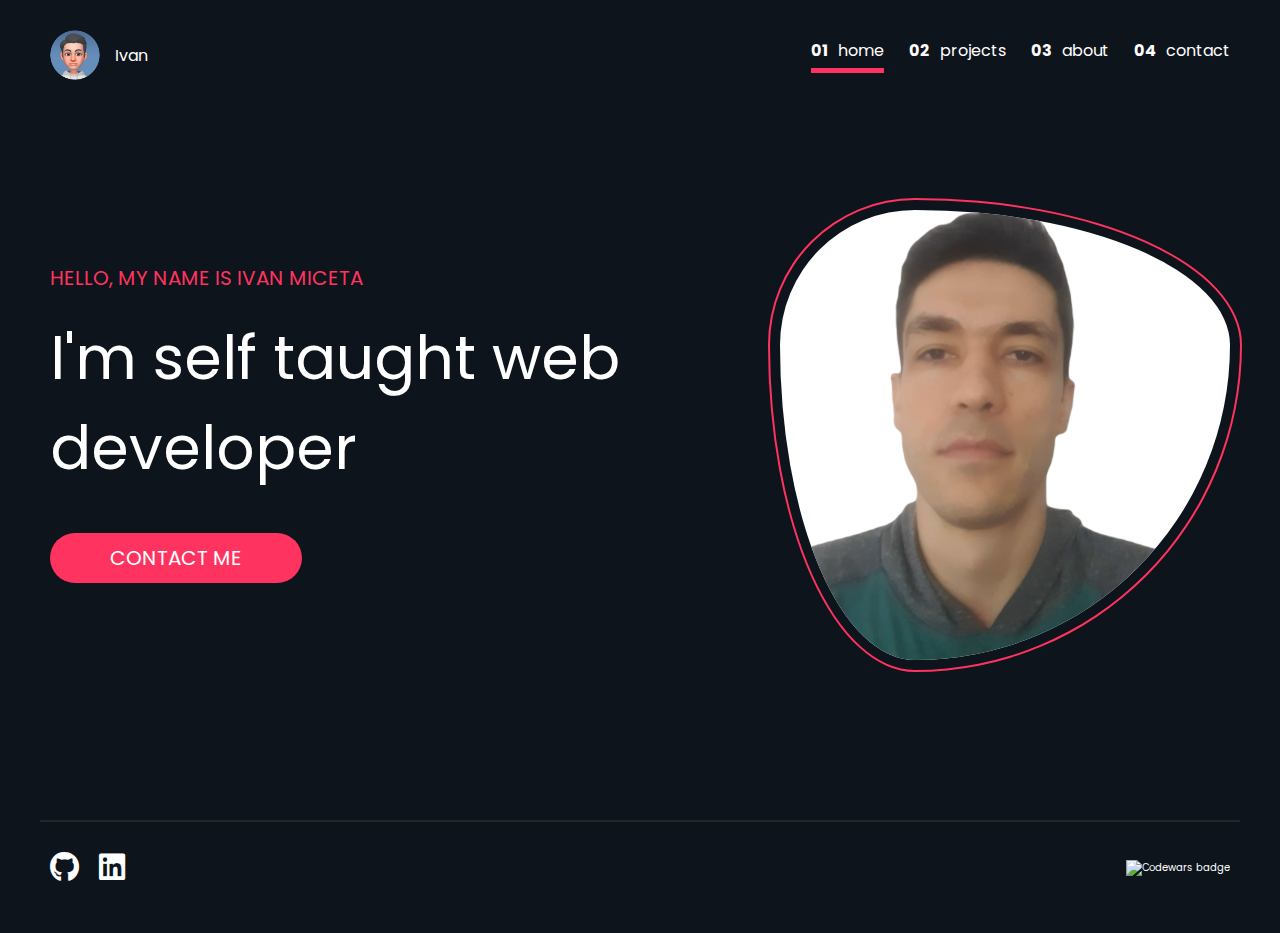
==== index.html @ 8a812960 "dev" ====
<!DOCTYPE html>
<html lang="en">
  <head>
    <meta charset="UTF-8" />
    <meta http-equiv="X-UA-Compatible" content="IE=edge" />
    <meta name="viewport" content="width=device-width, initial-scale=1.0" />
    <link rel="shortcut icon" href="favicon.ico" type="image/x-icon" />
    <link
      rel="stylesheet"
      href="https://cdnjs.cloudflare.com/ajax/libs/font-awesome/6.0.0-beta2/css/all.min.css"
    />
    <link rel="stylesheet" href="css/main.css" />
    <script type="module" src="script.js"></script>
    <title>Ivan Web Developer</title>
  </head>
  <body>
    <header class="header container">
      <nav class="header__navbar">
        <div class="header__navbar--left">
          <div class="header__logo">
            <div class="header__logo--front-image"></div>
            <div class="header__logo--back-image"></div>
          </div>
          <span class="header__logo--name">Ivan</span>
        </div>
        <!-- <div class="header__navbar--middle">
          <div class="header__theme-toggler">
            <i class="far fa-lightbulb fa-2x dark hidden"></i>
            <i class="far fa-lightbulb fa-2x light"></i>
          </div>
        </div> -->
        <div class="header__navbar--right">
          <ul class="header__ul">
            <li class="header__link-container">
              <a href="index.html" class="header__link active"
                ><span class="header__link-ordinal">01</span>home</a
              >
            </li>
            <li class="header__link-container">
              <a href="pages/projects/projects.html" class="header__link"
                ><span class="header__link-ordinal">02</span>projects</a
              >
            </li>
            <li class="header__link-container">
              <a href="pages/about/about.html" class="header__link"
                ><span class="header__link-ordinal">03</span>about</a
              >
            </li>
            <li class="header__link-container">
              <a href="pages/contact/contact.html" class="header__link"
                ><span class="header__link-ordinal">04</span>contact</a
              >
            </li>
          </ul>
        </div>
        <!-------- Hamburger menu, kicks in on 900px -------->
        <div class="header__hamburger">
          <div class="navigation">
            <input
              type="checkbox"
              class="navigation__checkbox"
              id="navi-toggle"
            />
            <label for="navi-toggle" class="navigation__button">
              <span class="navigation__icon"></span>
            </label>
            <div class="navigation__background">&nbsp;</div>
            <nav class="navigation__nav">
              <ul class="navigation__list">
                <li class="navigation__link-container">
                  <a href="index.html" class="navigation__link active"
                    ><span class="navigation__link-ordinal">01</span>home</a
                  >
                </li>
                <li class="navigation__link-container">
                  <a
                    href="pages/projects/projects.html"
                    class="navigation__link"
                    ><span class="navigation__link-ordinal">02</span>projects</a
                  >
                </li>
                <li class="navigation__link-container">
                  <a href="pages/about/about.html" class="navigation__link"
                    ><span class="navigation__link-ordinal">03</span>about</a
                  >
                </li>
                <li class="navigation__link-container">
                  <a href="pages/contact/contact.html" class="navigation__link"
                    ><span class="navigation__link-ordinal">04</span>contact</a
                  >
                </li>
              </ul>
            </nav>
          </div>
        </div>
      </nav>
    </header>

    <main class="main container" role="main">
      <div class="main__h1">
        <h1>
          <span class="main__h1--small wrapper">
            Hello, my name is Ivan Miceta
          </span>
          <span class="main__h1--big wrapper">
            I'm self taught web developer
          </span>
        </h1>
        <div class="main__btn wrapper-l">
          <a href="pages/contact/contact.html" class="btn btn-hero-contact"
            >Contact me</a
          >
        </div>
      </div>

      <div class="main__image">
        <div class="main__image--inner"></div>
      </div>
    </main>

    <footer class="footer container">
      <div class="footer__upper">
        <div class="footer__social-icons wrapper">
          <a href="https://github.com/IvanMPR" target="_blank"
            ><i
              class="fab fa-github fa-3x"
              title="Link to my GitHub profile"
            ></i
          ></a>
          <a
            href="https://www.linkedin.com/in/ivan-miceta-b74a9821b/"
            target="_blank"
            ><i
              class="fab fa-linkedin fa-3x"
              title="Link to my LinkedIn profile"
            ></i
          ></a>
        </div>
        <!-- <div class="footer__cv-button wrapper">
          <a
            href="/cv/ОВЛАШЋЕЊЕ Мирослав Марковић.docx"
            title="Download my CV"
            download
            >Download CV <i class="fas fa-download"></i
          ></a>
        </div>
        <div class="footer__languages wrapper">
          <a href="#" class="footer__languages--english normal-font"
            ><img
              src="img/flags/usa.svg"
              alt="USA flag"
              title="Click for English language"
              class="footer__languages--english-flag"
              alt="USA flag"
          /></a>
          <a href="#" class="footer__languages--serbian normal-font"
            ><img
              src="img/flags/srb.svg"
              alt="SRB flag"
              title="Click for Serbian language"
              class="footer__languages--serbian-flag"
              alt="Serbian flag"
          /></a>
        </div> -->
        <div class="footer__codewars wrapper">
          <a href="https://www.codewars.com/users/IvanMPR" target="_blank"
            ><img
              src="https://www.codewars.com/users/IvanMPR/badges/small"
              title="Codewars rank and link to my profile"
              alt="Codewars badge"
          /></a>
        </div>
      </div>
      <!-- <div class="footer__lower wrapper">
        <p class="footer__lower-licence">
          Created by Ivan Miceta
          <span class="footer__lower-copy">&copy;</span> Use for learning
          purposes only
        </p>
      </div> -->
    </footer>
  </body>
  <audio
    src="sounds/369960__mischy__umblattern-kurz.wav"
    class="flip-sound"
  ></audio>
</html>
<!-- 

<div class="courses-wrapper">
            <div class="courses-thumbnail">
              <a href="https://www.udemy.com/course/modern-html-css-from-the-beginning/learn/lecture/13285074?start=15#overview" target="_blank"><img class="img-thumb" src="../../img/thumbnails/course_thumb.jpg" alt="course thumbnail"></a>  
            </div>
            <div class="certificates">
              <div class="certificates-container">
              <a href="http://ude.my/UC-78309db0-9ec5-4a53-9b4b-8ecadbd8baf2/" target="_blank"><img class="img-cert" src="https://udemy-certificate.s3.amazonaws.com/image/UC-78309db0-9ec5-4a53-9b4b-8ecadbd8baf2.jpg" alt="Traversy course"></a>  
              </div>
            </div>
          </div>












 -->
---- css/main.css ----
/*
 0 - 600px: Phone
 600px - 900px: Tablet portrait
 900px - 1200px: Tablet landscape
 1200px - 1800px: ~ Lap-Top 15-inches(default styles)
 1800px + : Big desktop

 $breakpoint argument choices: 
 - phone
 - tab-p
 - tab-l
 - big-desk

 1em = 16px
*/
@import url("https://fonts.googleapis.com/css2?family=Poppins:ital,wght@0,400;0,700;1,400&display=swap");
@-webkit-keyframes moveInLeft {
  0% {
    opacity: 0;
    -webkit-transform: translateX(-10rem);
            transform: translateX(-10rem);
  }
  80% {
    -webkit-transform: translateX(1rem);
            transform: translateX(1rem);
  }
  100% {
    opacity: 1;
    -webkit-transform: translate(0);
            transform: translate(0);
  }
}
@keyframes moveInLeft {
  0% {
    opacity: 0;
    -webkit-transform: translateX(-10rem);
            transform: translateX(-10rem);
  }
  80% {
    -webkit-transform: translateX(1rem);
            transform: translateX(1rem);
  }
  100% {
    opacity: 1;
    -webkit-transform: translate(0);
            transform: translate(0);
  }
}

@-webkit-keyframes moveInRight {
  0% {
    opacity: 0;
    -webkit-transform: translateX(10rem);
            transform: translateX(10rem);
  }
  80% {
    -webkit-transform: translateX(-1rem);
            transform: translateX(-1rem);
  }
  100% {
    opacity: 1;
    -webkit-transform: translate(0);
            transform: translate(0);
  }
}

@keyframes moveInRight {
  0% {
    opacity: 0;
    -webkit-transform: translateX(10rem);
            transform: translateX(10rem);
  }
  80% {
    -webkit-transform: translateX(-1rem);
            transform: translateX(-1rem);
  }
  100% {
    opacity: 1;
    -webkit-transform: translate(0);
            transform: translate(0);
  }
}

@-webkit-keyframes moveInBottom {
  0% {
    opacity: 0;
    -webkit-transform: translateY(3rem);
            transform: translateY(3rem);
  }
  100% {
    opacity: 1;
    -webkit-transform: translate(0);
            transform: translate(0);
  }
}

@keyframes moveInBottom {
  0% {
    opacity: 0;
    -webkit-transform: translateY(3rem);
            transform: translateY(3rem);
  }
  100% {
    opacity: 1;
    -webkit-transform: translate(0);
            transform: translate(0);
  }
}

@-webkit-keyframes ripple {
  to {
    -webkit-transform: scale(5);
            transform: scale(5);
    opacity: 0;
  }
}

@keyframes ripple {
  to {
    -webkit-transform: scale(5);
            transform: scale(5);
    opacity: 0;
  }
}

@-webkit-keyframes scaleUp {
  from {
    -webkit-transform: 0;
            transform: 0;
  }
  to {
    -webkit-transform: scale(100);
            transform: scale(100);
  }
}

@keyframes scaleUp {
  from {
    -webkit-transform: 0;
            transform: 0;
  }
  to {
    -webkit-transform: scale(100);
            transform: scale(100);
  }
}

@-webkit-keyframes slideIn {
  0%,
  60% {
    opacity: 0;
    -webkit-transform: translateY(4rem);
            transform: translateY(4rem);
  }
  100% {
    opacity: 1;
    -webkit-transform: 0;
            transform: 0;
  }
}

@keyframes slideIn {
  0%,
  60% {
    opacity: 0;
    -webkit-transform: translateY(4rem);
            transform: translateY(4rem);
  }
  100% {
    opacity: 1;
    -webkit-transform: 0;
            transform: 0;
  }
}

@-webkit-keyframes delayCloseModalBtnAppearance {
  0%,
  60% {
    opacity: 0;
    -webkit-transform: rotate(180deg);
            transform: rotate(180deg);
  }
  100% {
    opacity: 1;
    -webkit-transform: rotate(0);
            transform: rotate(0);
  }
}

@keyframes delayCloseModalBtnAppearance {
  0%,
  60% {
    opacity: 0;
    -webkit-transform: rotate(180deg);
            transform: rotate(180deg);
  }
  100% {
    opacity: 1;
    -webkit-transform: rotate(0);
            transform: rotate(0);
  }
}

@-webkit-keyframes colorize {
  0% {
    color: #ffffff;
  }
  100% {
    color: #ff335f;
  }
}

@keyframes colorize {
  0% {
    color: #ffffff;
  }
  100% {
    color: #ff335f;
  }
}

@-webkit-keyframes bgdMove {
  0%,
  90% {
    background-position: left;
  }
  100% {
    background-position: right;
  }
}

@keyframes bgdMove {
  0%,
  90% {
    background-position: left;
  }
  100% {
    background-position: right;
  }
}

*,
*::after,
*::before {
  padding: 0;
  margin: 0;
  -webkit-box-sizing: inherit;
          box-sizing: inherit;
}

html {
  font-size: 62.5%;
}

@media (max-width: 37.5em) {
  html {
    font-size: 45%;
  }
}

@media (min-width: 37.51em) and (max-width: 56.25em) {
  html {
    font-size: 50%;
  }
}

@media (min-width: 56.26em) and (max-width: 75em) {
  html {
    font-size: 60%;
  }
}

@media (min-width: 112.5em) {
  html {
    font-size: 65%;
  }
}

body {
  position: relative;
  width: 100vw;
  height: 100%;
  display: -webkit-box;
  display: -ms-flexbox;
  display: flex;
  -webkit-box-orient: vertical;
  -webkit-box-direction: normal;
      -ms-flex-direction: column;
          flex-direction: column;
  background: #0e141b;
  -webkit-box-sizing: border-box;
          box-sizing: border-box;
  padding: 2rem;
  -webkit-transition: all 0.2s;
  transition: all 0.2s;
  overflow-x: hidden;
}

ul {
  list-style-type: none;
}

a:link,
a:visited {
  text-decoration: none;
  color: #ffffff;
}

p {
  color: #ffffff;
}

body {
  font-family: 'Poppins', sans-serif;
}

.section__title {
  text-align: center;
  color: #ffffff;
  font-size: 2.5rem;
  font-weight: 400;
}

.section__title--icon {
  color: #ff335f;
  margin-left: 2rem;
}

.section__subtitle {
  text-align: center;
  color: #818a91;
  font-size: 1.6rem;
  font-weight: 400;
  cursor: pointer;
  -webkit-transition: all 0.2s;
  transition: all 0.2s;
}

.section__subtitle:hover {
  color: #ffffff;
}

.section__subtitle:hover .section__subtitle--icon {
  color: #ffffff;
}

.section__subtitle--icon {
  color: #818a91;
  margin-right: 1rem;
  -webkit-transition: all 0.2s;
  transition: all 0.2s;
}

.active {
  border-bottom: 0.5rem solid #ff335f !important;
}

.h3-active {
  color: #ffffff;
}

.move-from-left {
  -webkit-animation: moveInLeft 1s ease-out;
          animation: moveInLeft 1s ease-out;
}

.move-from-right {
  -webkit-animation: moveInRight 1s ease-out;
          animation: moveInRight 1s ease-out;
}

.slideInElement {
  /* animation: slideIn 0.4s ease-out; */
  -webkit-animation: moveInBottom 0.4s ease-out;
          animation: moveInBottom 0.4s ease-out;
}

.ripple-btn {
  -webkit-animation: ripple 0.8s;
          animation: ripple 0.8s;
}

.hidden {
  display: none !important;
}

.invisible {
  opacity: 0;
  width: 0;
}

.wrapper {
  margin: 2rem 0;
}

.wrapper-l {
  margin: 4rem 0;
}

.container {
  padding: 1rem;
  max-width: 120rem;
  margin: auto;
}

@media (max-width: 37.5em) {
  .container {
    padding: 1rem 2rem;
  }
}

@media (min-width: 37.51em) and (max-width: 56.25em) {
  .container {
    padding: 1rem 1.5rem;
  }
}

.text-container {
  padding: 1rem;
  max-width: 72rem;
  margin: auto;
  line-height: 1.5;
  text-align: justify;
}

.section {
  width: 100%;
  min-height: 48rem;
  display: -webkit-box;
  display: -ms-flexbox;
  display: flex;
  -webkit-box-orient: vertical;
  -webkit-box-direction: normal;
      -ms-flex-direction: column;
          flex-direction: column;
}

/* ///////////////////////////// */
.scale-up {
  -webkit-animation: scaleUp 1s ease-out 1 forwards;
          animation: scaleUp 1s ease-out 1 forwards;
}

.skills-bar-animation {
  -webkit-animation: bgdMove 2s linear infinite alternate;
          animation: bgdMove 2s linear infinite alternate;
}

.btn {
  text-transform: uppercase;
  padding: 1rem 6rem;
  border-radius: 10rem;
  -webkit-transition: background-color 0.2s;
  transition: background-color 0.2s;
  display: inline-block;
  position: relative;
  overflow: hidden;
}

.btn-hero-contact {
  background: #ff335f;
  color: #ffffff;
  font-size: 2rem;
  -webkit-animation: moveInBottom 0.5s ease-out 0.75s backwards;
          animation: moveInBottom 0.5s ease-out 0.75s backwards;
}

.btn-hero-contact:hover {
  background: #ff1447;
}

.btn__form {
  border: none;
  padding: 1rem;
  margin-top: 2rem;
  width: 100%;
  background: #ff335f;
  color: #ffffff;
  position: relative;
  cursor: pointer;
  -webkit-transition: background 0.2s;
  transition: background 0.2s;
  font-family: 'Poppins', sans-serif;
  font-size: 2rem;
  overflow: hidden;
  border-radius: 2px;
}

.btn__form:hover {
  background: #ff1447;
}

.header {
  width: 100%;
  margin-bottom: 2rem;
  /* Parent container for two divs, that has different backgrounds, flipped on hover*/
  /* Theme toggler - middle part of the navbar */
  /* Position of the bulb inside of the parent */
}

.header__navbar {
  display: -webkit-box;
  display: -ms-flexbox;
  display: flex;
  -webkit-box-align: center;
      -ms-flex-align: center;
          align-items: center;
  -webkit-box-pack: justify;
      -ms-flex-pack: justify;
          justify-content: space-between;
  /* Emoji and name - left part of the navbar */
  /* Theme toggler - middle part of the navbar */
}

.header__navbar--left {
  display: -webkit-box;
  display: -ms-flexbox;
  display: flex;
  -webkit-box-align: center;
      -ms-flex-align: center;
          align-items: center;
}

.header__navbar--middle {
  width: 5rem;
  height: 5rem;
}

.header__logo {
  position: relative;
  display: -ms-grid;
  display: grid;
  place-content: center;
  width: 5rem;
  height: 5rem;
  -webkit-perspective: 150rem;
          perspective: 150rem;
  -moz-perspective: 150rem;
  cursor: pointer;
  border-radius: 50%;
  outline-offset: 0.3rem;
}

.header__logo--front-image, .header__logo--back-image {
  position: absolute;
  top: 0;
  left: 0;
  width: 100%;
  height: 100%;
  border-radius: 50%;
  -webkit-transition: -webkit-transform 0.8s;
  transition: -webkit-transform 0.8s;
  transition: transform 0.8s;
  transition: transform 0.8s, -webkit-transform 0.8s;
  -webkit-backface-visibility: hidden;
          backface-visibility: hidden;
}

.header__logo--front-image {
  background: url(../../img/IvanEmojiCroped.png) no-repeat center center/cover;
  z-index: 2000;
}

.header__logo--front-image:hover {
  -webkit-transform: rotateY(180deg);
          transform: rotateY(180deg);
}

.header__logo--back-image {
  background: url(../../img/bg_self.jpeg) no-repeat center center/cover;
  -webkit-transform: rotateY(-180deg);
          transform: rotateY(-180deg);
  z-index: 1999;
}

.header__logo--name {
  margin: 0 0 0 1.5rem;
  font-size: 1.6rem;
  font-weight: 400;
  color: #ffffff;
}

.header__logo--front-image:hover + .header__logo--back-image {
  -webkit-transform: rotateY(0);
          transform: rotateY(0);
}

.header__ul {
  display: -webkit-box;
  display: -ms-flexbox;
  display: flex;
}

.header__ul > :not(:last-child) {
  margin-right: 2.5rem;
}

.header__link {
  display: inline-block;
  font-size: 1.6rem;
  padding-bottom: 0.5rem;
  border-bottom: 0.5rem solid #0e141b;
  -webkit-transition: border 0.25s;
  transition: border 0.25s;
}

.header__link:hover {
  border-bottom: 0.5rem solid #252526;
}

.header__link-ordinal {
  font-size: 1.6rem;
  font-weight: bold;
  margin-right: 1rem;
}

.header__hamburger {
  display: none;
}

@media (max-width: 37.5em) {
  .header__ul {
    display: none;
  }
  .header__hamburger {
    display: block;
    position: relative;
    width: 5rem;
    height: 5rem;
    border-radius: 50%;
    background: #252526;
  }
  .header__hamburger .navigation__checkbox {
    display: none;
  }
  .header__hamburger .navigation__checkbox:checked ~ .navigation__background {
    -webkit-transform: scale(80);
            transform: scale(80);
  }
  .header__hamburger .navigation__checkbox:checked ~ .navigation__nav {
    left: 0;
  }
  .header__hamburger .navigation__checkbox:checked + .navigation__button .navigation__icon {
    background-color: transparent;
  }
  .header__hamburger .navigation__checkbox:checked + .navigation__button .navigation__icon::before {
    top: 0;
    -webkit-transform: rotate(135deg);
            transform: rotate(135deg);
  }
  .header__hamburger .navigation__checkbox:checked + .navigation__button .navigation__icon::after {
    top: 0;
    -webkit-transform: rotate(-135deg);
            transform: rotate(-135deg);
  }
  .header__hamburger .navigation__button {
    background-color: #252526;
    height: 5rem;
    width: 5rem;
    border-radius: 50%;
    position: absolute;
    top: 50%;
    left: 50%;
    -webkit-transform: translate(-50%, -50%);
            transform: translate(-50%, -50%);
    z-index: 2000;
    text-align: center;
    cursor: pointer;
  }
  .header__hamburger .navigation__button:hover .navigation__icon::before {
    top: -1rem;
  }
  .header__hamburger .navigation__button:hover .navigation__icon::after {
    top: 1rem;
  }
  .header__hamburger .navigation__background {
    position: absolute;
    top: 50%;
    left: 50%;
    -webkit-transform: translate(-50%, -50%);
            transform: translate(-50%, -50%);
    height: 4rem;
    width: 4rem;
    border-radius: 50%;
    background-color: #000;
    z-index: 1000;
    -webkit-transition: -webkit-transform 0.3s ease-in;
    transition: -webkit-transform 0.3s ease-in;
    transition: transform 0.3s ease-in;
    transition: transform 0.3s ease-in, -webkit-transform 0.3s ease-in;
  }
  .header__hamburger .navigation__nav {
    position: fixed;
    top: 0;
    left: -100%;
    z-index: 1500;
    height: 100vh;
    width: 100vw;
    -webkit-transition: all 0.6s cubic-bezier(0.17, 0.67, 0.81, 1.2);
    transition: all 0.6s cubic-bezier(0.17, 0.67, 0.81, 1.2);
  }
  .header__hamburger .navigation__list {
    position: absolute;
    top: 50%;
    left: 50%;
    -webkit-transform: translate(-50%, -50%);
            transform: translate(-50%, -50%);
    display: -webkit-box;
    display: -ms-flexbox;
    display: flex;
    -webkit-box-orient: vertical;
    -webkit-box-direction: normal;
        -ms-flex-direction: column;
            flex-direction: column;
  }
  .header__hamburger .navigation__link-container {
    margin: 1rem 0;
  }
  .header__hamburger .navigation__link:link, .header__hamburger .navigation__link:visited {
    color: #ffffff;
    display: inline-block;
    font-size: 4.5rem;
    padding-bottom: 0.5rem;
    border-bottom: 0.5rem solid #252526;
    -webkit-transition: border 0.25s;
    transition: border 0.25s;
  }
  .header__hamburger .navigation__link:hover, .header__hamburger .navigation__link:active {
    border-bottom: 0.5rem solid #ff335f;
  }
  .header__hamburger .navigation__link-ordinal {
    color: #ffffff;
    font-size: 4.5rem;
    font-weight: bold;
    margin-right: 2rem;
  }
  .header__hamburger .navigation__icon {
    position: relative;
    margin-top: 2.3rem;
  }
  .header__hamburger .navigation__icon, .header__hamburger .navigation__icon::before, .header__hamburger .navigation__icon::after {
    width: 2.75rem;
    height: 2px;
    background-color: #ffffff;
    display: inline-block;
    border-radius: 10rem;
  }
  .header__hamburger .navigation__icon::before, .header__hamburger .navigation__icon::after {
    content: '';
    position: absolute;
    left: 0;
    -webkit-transition: all 0.2s;
    transition: all 0.2s;
  }
  .header__hamburger .navigation__icon::before {
    top: -0.8rem;
  }
  .header__hamburger .navigation__icon::after {
    top: 0.8rem;
  }
}

@media (min-width: 37.51em) and (max-width: 56.25em) {
  .header__ul {
    display: none;
  }
  .header__hamburger {
    display: block;
    position: relative;
    width: 5rem;
    height: 5rem;
    border-radius: 50%;
    background: #252526;
  }
  .header__hamburger .navigation__checkbox {
    display: none;
  }
  .header__hamburger .navigation__checkbox:checked ~ .navigation__background {
    -webkit-transform: scale(80);
            transform: scale(80);
  }
  .header__hamburger .navigation__checkbox:checked ~ .navigation__nav {
    left: 0;
  }
  .header__hamburger .navigation__checkbox:checked + .navigation__button .navigation__icon {
    background-color: transparent;
  }
  .header__hamburger .navigation__checkbox:checked + .navigation__button .navigation__icon::before {
    top: 0;
    -webkit-transform: rotate(135deg);
            transform: rotate(135deg);
  }
  .header__hamburger .navigation__checkbox:checked + .navigation__button .navigation__icon::after {
    top: 0;
    -webkit-transform: rotate(-135deg);
            transform: rotate(-135deg);
  }
  .header__hamburger .navigation__button {
    background-color: #252526;
    height: 5rem;
    width: 5rem;
    border-radius: 50%;
    position: absolute;
    top: 50%;
    left: 50%;
    -webkit-transform: translate(-50%, -50%);
            transform: translate(-50%, -50%);
    z-index: 2000;
    text-align: center;
    cursor: pointer;
  }
  .header__hamburger .navigation__button:hover .navigation__icon::before {
    top: -1rem;
  }
  .header__hamburger .navigation__button:hover .navigation__icon::after {
    top: 1rem;
  }
  .header__hamburger .navigation__background {
    position: absolute;
    top: 50%;
    left: 50%;
    -webkit-transform: translate(-50%, -50%);
            transform: translate(-50%, -50%);
    height: 4rem;
    width: 4rem;
    border-radius: 50%;
    background-color: #000;
    z-index: 1000;
    -webkit-transition: -webkit-transform 0.4s ease-in;
    transition: -webkit-transform 0.4s ease-in;
    transition: transform 0.4s ease-in;
    transition: transform 0.4s ease-in, -webkit-transform 0.4s ease-in;
  }
  .header__hamburger .navigation__nav {
    position: fixed;
    top: 0;
    left: -100%;
    z-index: 1500;
    height: 100vh;
    width: 100vw;
    -webkit-transition: all 0.4s cubic-bezier(0.17, 0.67, 0.81, 1.2);
    transition: all 0.4s cubic-bezier(0.17, 0.67, 0.81, 1.2);
  }
  .header__hamburger .navigation__list {
    position: absolute;
    top: 50%;
    left: 50%;
    -webkit-transform: translate(-50%, -50%);
            transform: translate(-50%, -50%);
    display: -webkit-box;
    display: -ms-flexbox;
    display: flex;
    -webkit-box-orient: vertical;
    -webkit-box-direction: normal;
        -ms-flex-direction: column;
            flex-direction: column;
  }
  .header__hamburger .navigation__link-container {
    margin: 1rem 0;
  }
  .header__hamburger .navigation__link:link, .header__hamburger .navigation__link:visited {
    color: #ffffff;
    display: inline-block;
    font-size: 4.5rem;
    padding-bottom: 0.5rem;
    border-bottom: 0.5rem solid #252526;
    -webkit-transition: border 0.25s;
    transition: border 0.25s;
  }
  .header__hamburger .navigation__link:hover, .header__hamburger .navigation__link:active {
    border-bottom: 0.5rem solid #ff335f;
  }
  .header__hamburger .navigation__link-ordinal {
    color: #ffffff;
    font-size: 4.5rem;
    font-weight: bold;
    margin-right: 2rem;
  }
  .header__hamburger .navigation__icon {
    position: relative;
    margin-top: 2.3rem;
  }
  .header__hamburger .navigation__icon, .header__hamburger .navigation__icon::before, .header__hamburger .navigation__icon::after {
    width: 2.75rem;
    height: 2px;
    background-color: #ffffff;
    display: inline-block;
    border-radius: 10rem;
  }
  .header__hamburger .navigation__icon::before, .header__hamburger .navigation__icon::after {
    content: '';
    position: absolute;
    left: 0;
    -webkit-transition: all 0.2s;
    transition: all 0.2s;
  }
  .header__hamburger .navigation__icon::before {
    top: -0.8rem;
  }
  .header__hamburger .navigation__icon::after {
    top: 0.8rem;
  }
}

.footer {
  display: -webkit-box;
  display: -ms-flexbox;
  display: flex;
  -webkit-box-orient: vertical;
  -webkit-box-direction: normal;
      -ms-flex-direction: column;
          flex-direction: column;
  -webkit-box-align: center;
      -ms-flex-align: center;
          align-items: center;
  width: 100%;
  border-top: 2px solid #252526;
}

.footer__upper {
  width: 100%;
  display: -webkit-box;
  display: -ms-flexbox;
  display: flex;
  -webkit-box-align: center;
      -ms-flex-align: center;
          align-items: center;
  -webkit-box-pack: justify;
      -ms-flex-pack: justify;
          justify-content: space-between;
}

.footer__social-icons {
  display: -webkit-box;
  display: -ms-flexbox;
  display: flex;
}

.footer .fa-github,
.footer .fa-linkedin {
  color: #ffffff;
  margin-right: 2rem;
}

.footer__cv-button {
  font-size: 1.6rem;
}

.footer__languages--english-flag, .footer__languages--serbian-flag {
  margin: 0 1rem;
  height: 2.5rem;
  border-radius: 5%;
}

.footer__lower-licence {
  font-size: 1.3rem;
  color: #252526;
}

.footer__lower-copy {
  color: #818a91;
  font-size: 1.6rem;
  margin: 0 1rem;
}

@media (max-width: 37.5em) {
  .footer__upper {
    -webkit-box-orient: vertical;
    -webkit-box-direction: reverse;
        -ms-flex-direction: column-reverse;
            flex-direction: column-reverse;
  }
}

html {
  scroll-behavior: smooth;
}

.section__about {
  position: relative;
}

.section__about--subheadings {
  display: -webkit-box;
  display: -ms-flexbox;
  display: flex;
  -webkit-box-align: start;
      -ms-flex-align: start;
          align-items: flex-start;
  -ms-flex-pack: distribute;
      justify-content: space-around;
  width: 70%;
  margin: 3rem auto 5rem;
}

.section__about .about__skills,
.section__about .about__personal {
  width: 70%;
}

.section__about .about__skills {
  padding-top: 5rem;
}

.section__about .about__skills .skill-icon {
  display: inline-block;
}

.section__about .about__skills .skill-icon-svg {
  width: 3.3rem;
}

.section__about .about__skills .inner-html {
  width: 85%;
}

.section__about .about__skills .inner-css {
  width: 85%;
}

.section__about .about__skills .inner-js {
  width: 90%;
}

.section__about .about__skills .inner-sass {
  width: 80%;
}

.section__about .about__skills .inner-ai {
  width: 95%;
}

.section__about .about__skills--html {
  padding-top: 3rem;
  border-top: 1px solid #818a91;
}

.section__about .about__skills--ai {
  padding-bottom: 3rem;
  border-bottom: 1px solid #818a91;
}

.section__about .about__skills--html, .section__about .about__skills--css, .section__about .about__skills--js, .section__about .about__skills--sass, .section__about .about__skills--ai {
  display: -webkit-box;
  display: -ms-flexbox;
  display: flex;
  -webkit-box-pack: justify;
      -ms-flex-pack: justify;
          justify-content: space-between;
  -webkit-box-align: center;
      -ms-flex-align: center;
          align-items: center;
  width: 100%;
  margin-bottom: 5rem;
}

.section__about .about__skills .skill-bar {
  width: 70%;
  height: 1rem;
  background: #252526;
  display: -webkit-box;
  display: -ms-flexbox;
  display: flex;
  -webkit-box-align: center;
      -ms-flex-align: center;
          align-items: center;
}

.section__about .about__skills .skill-bar-inner {
  height: 0.5rem;
  background-image: -webkit-gradient(linear, left top, right top, from(#ff335f), to(#0e141b));
  background-image: linear-gradient(to right, #ff335f, #0e141b);
  background-size: 400%;
}

.section__about .about__skills .courses-certificates {
  padding-top: 5rem;
}

.section__about .about__skills .courses-certificates .courses-intro {
  line-height: 1.6;
  font-size: 1.6rem;
  text-align: justify;
  color: #818a91;
  margin-bottom: 3rem;
}

.section__about .about__skills .courses-certificates .certificates {
  width: 100%;
  display: -webkit-box;
  display: -ms-flexbox;
  display: flex;
  -webkit-box-orient: vertical;
  -webkit-box-direction: normal;
      -ms-flex-direction: column;
          flex-direction: column;
  -webkit-box-align: center;
      -ms-flex-align: center;
          align-items: center;
  gap: 1rem;
}

.section__about .about__skills .courses-certificates .certificates .cert-wrapper {
  width: 50%;
}

.section__about .about__skills .courses-certificates .certificates .cert-wrapper-img {
  width: 100%;
}

.section__about .about__personal {
  display: block;
  width: 70%;
  margin: 3rem auto 5rem;
  border-top: 1px solid #818a91;
}

.section__about .cc {
  font-size: 1.6rem;
  color: #ffffff;
  text-align: center;
  margin: 0 auto 4rem;
  font-weight: 400;
}

.section__about .cc-icon {
  margin-right: 1rem;
}

@media (max-width: 37.5em) {
  .section__about--subheadings {
    -webkit-box-orient: vertical;
    -webkit-box-direction: normal;
        -ms-flex-direction: column;
            flex-direction: column;
    width: 40%;
  }
  .section__about .section__subtitle {
    margin-bottom: 3rem;
  }
  .section__about .about__skills,
  .section__about .about__personal {
    width: 95%;
  }
}

@media (min-width: 37.51em) and (max-width: 56.25em) {
  .section__about .about__skills,
  .section__about .about__personal {
    width: 85%;
  }
}

.section-contact {
  display: -webkit-box;
  display: -ms-flexbox;
  display: flex;
  -webkit-box-align: center;
      -ms-flex-align: center;
          align-items: center;
  -webkit-box-pack: center;
      -ms-flex-pack: center;
          justify-content: center;
  margin-bottom: 3rem;
}

.location {
  display: -webkit-box;
  display: -ms-flexbox;
  display: flex;
  -webkit-box-orient: vertical;
  -webkit-box-direction: normal;
      -ms-flex-direction: column;
          flex-direction: column;
  width: 50%;
  margin: auto;
  -webkit-box-align: center;
      -ms-flex-align: center;
          align-items: center;
  -webkit-box-pack: justify;
      -ms-flex-pack: justify;
          justify-content: space-between;
  margin-bottom: 3rem;
}

.location__icon {
  display: inline-block;
  margin-bottom: 1rem;
}

.location__state {
  font-size: 1.6rem;
}

.phone {
  margin: 0 auto 3rem;
  width: 100%;
  text-align: center;
}

.phone__toggler {
  position: relative;
  height: 3rem;
}

.phone__reveal, .phone__hide {
  position: absolute;
  top: 50%;
  left: 50%;
  -webkit-transform: translate(-50%, -50%);
          transform: translate(-50%, -50%);
}

.phone__reveal, .phone__hide {
  color: #ffffff;
  -webkit-transition: all 0.2s;
  transition: all 0.2s;
  animation: colorize 3s alternate-reverse infinite;
}

.phone__reveal:hover, .phone__hide:hover {
  cursor: pointer;
}

.phone__info {
  font-size: 1.6rem;
  color: #ffffff;
  letter-spacing: 2px;
  display: -webkit-box;
  display: -ms-flexbox;
  display: flex;
  -webkit-box-align: center;
      -ms-flex-align: center;
          align-items: center;
  -webkit-box-pack: justify;
      -ms-flex-pack: justify;
          justify-content: space-between;
  width: 50%;
  margin: auto;
  -webkit-transition: all 0.5s;
  transition: all 0.5s;
}

.phone__info--viber, .phone__info--phone, .phone__info--whatsapp {
  margin-right: 2rem;
}

.phone__info--viber {
  color: #8f5db7;
}

.phone__info--whatsapp {
  color: #25d366;
}

.phone__info--data {
  font-size: 2rem;
}

@media (max-width: 37.5em) {
  .phone__info {
    font-size: 1.3rem;
  }
  .phone__info--data {
    font-size: 1.6rem;
  }
}

.form {
  width: 50%;
  margin: 0 auto 6rem;
}

.form__label {
  margin-bottom: 1rem;
  color: #ffffff;
  font-size: 1.6rem;
}

.form__input {
  padding: 1rem;
  font-family: 'Poppins', sans-serif;
  font-size: 2rem;
}

.form__mini-wrapper {
  display: -webkit-box;
  display: -ms-flexbox;
  display: flex;
  -webkit-box-orient: vertical;
  -webkit-box-direction: normal;
      -ms-flex-direction: column;
          flex-direction: column;
}

@media (max-width: 37.5em) {
  .form {
    width: 95%;
    margin: 0 auto 2rem;
  }
}

@media (min-width: 37.51em) and (max-width: 56.25em) {
  .form {
    width: 80%;
    margin: 0 auto 2.5rem;
  }
}

@media (min-width: 56.26em) and (max-width: 75em) {
  .form {
    width: 60%;
    margin: 0 auto 3rem;
  }
}

.main {
  margin-top: 9rem;
  margin-bottom: 15rem;
  display: -webkit-box;
  display: -ms-flexbox;
  display: flex;
  -webkit-box-align: center;
      -ms-flex-align: center;
          align-items: center;
  -webkit-box-pack: justify;
      -ms-flex-pack: justify;
          justify-content: space-between;
  width: 100%;
}

.main__h1--small, .main__h1--big {
  display: block;
  font-weight: 400;
}

.main__h1--small {
  text-transform: uppercase;
  color: #ff335f;
  font-size: 2rem;
  -webkit-animation: moveInLeft 1s ease-out;
          animation: moveInLeft 1s ease-out;
}

.main__h1--big {
  color: #ffffff;
  font-weight: 400;
  font-size: 6rem;
  -webkit-animation: moveInRight 1s ease-out;
          animation: moveInRight 1s ease-out;
}

.main__image {
  display: -ms-grid;
  display: grid;
  place-content: center;
  width: 45rem;
  height: 45rem;
  border-radius: 30% 70% 70% 30% / 30% 30% 70% 70%;
  background-image: -webkit-gradient(linear, left top, left bottom, from(#fff), to(#fff));
  background-image: linear-gradient(#fff, #fff);
  outline: 0.25rem solid #ff335f;
  outline-offset: 1rem;
}

.main__image--inner {
  width: 45rem;
  height: 45rem;
  border-radius: 30% 70% 70% 30% / 30% 30% 70% 70%;
  background: url("../../img/bg_self.jpeg") no-repeat center center/cover;
}

@media (max-width: 37.5em) {
  .main {
    -webkit-box-orient: vertical;
    -webkit-box-direction: normal;
        -ms-flex-direction: column;
            flex-direction: column;
    margin-bottom: 5rem;
  }
  .main__h1 {
    margin-bottom: 4rem;
  }
  .main__image {
    width: 40rem;
    height: 40rem;
    -ms-flex-item-align: start;
        align-self: flex-start;
  }
  .main__image--inner {
    width: 40rem;
    height: 40rem;
  }
}

@media (min-width: 37.51em) and (max-width: 56.25em) {
  .main {
    -webkit-box-orient: vertical;
    -webkit-box-direction: normal;
        -ms-flex-direction: column;
            flex-direction: column;
    margin-bottom: 7rem;
  }
  .main__h1 {
    margin-bottom: 6rem;
  }
  .main__image {
    width: 42rem;
    height: 42rem;
    -ms-flex-item-align: start;
        align-self: flex-start;
  }
  .main__image--inner {
    width: 42rem;
    height: 42rem;
  }
}

.section__projects--item {
  width: 100%;
  height: 50rem;
  display: -webkit-box;
  display: -ms-flexbox;
  display: flex;
  padding: 1rem;
  gap: 1rem;
  border: 0.25rem solid #ffffff;
}

.section__projects--item-left, .section__projects--item-right {
  display: -webkit-box;
  display: -ms-flexbox;
  display: flex;
  overflow: hidden;
  position: relative;
  width: 50%;
  height: 100%;
  -webkit-transition: all 0.25s ease;
  transition: all 0.25s ease;
  -webkit-box-flex: 1;
      -ms-flex: 1;
          flex: 1;
}

.section__projects--item-left .item__image, .section__projects--item-right .item__image {
  width: 100%;
  height: 100%;
}

.section__projects--item-left .item__image--thumb, .section__projects--item-right .item__image--thumb {
  height: 100%;
  background-position: center;
  background-repeat: no-repeat;
  background-size: cover;
}

.section__projects--item-left .item__info, .section__projects--item-right .item__info {
  position: absolute;
  background: rgba(255, 255, 255, 0.8);
  padding: 1rem;
  text-align: center;
  -webkit-transition: all 0.5s ease;
  transition: all 0.5s ease;
}

.section__projects--item-left .item__info--title, .section__projects--item-right .item__info--title {
  font-size: 2rem;
  color: #0e141b;
}

.section__projects--item-left .item__info--live-link, .section__projects--item-right .item__info--live-link {
  color: #0e141b;
  font-size: 1.6rem;
  text-decoration: underline;
  -webkit-text-decoration-color: #ff335f;
          text-decoration-color: #ff335f;
  text-underline-offset: 0.5rem;
}

.section__projects--item-left .item__info--desc-text, .section__projects--item-right .item__info--desc-text {
  color: #0e141b;
  font-size: 1.6rem;
  font-style: italic;
}

.section__projects--item-left:hover, .section__projects--item-right:hover {
  -webkit-box-flex: 3;
      -ms-flex: 3;
          flex: 3;
}

.section__projects--item-left .item__info {
  top: 0;
  left: 100%;
  width: 40%;
  height: 100%;
}

.section__projects--item-left:hover > .item__info {
  left: 60%;
}

.section__projects--item-right {
  -webkit-box-pack: end;
      -ms-flex-pack: end;
          justify-content: flex-end;
}

.section__projects--item-right .item__info {
  top: 0;
  left: -40%;
  width: 40%;
  height: 100%;
}

.section__projects--item-right:hover > .item__info {
  left: 0;
}

@media (max-width: 900px) {
  html {
    font-size: 55%;
  }
  .section__projects--item {
    -webkit-box-orient: vertical;
    -webkit-box-direction: normal;
        -ms-flex-direction: column;
            flex-direction: column;
    height: 70rem;
    gap: 3rem;
  }
  .section__projects--item-left, .section__projects--item-right {
    width: 100%;
  }
  .section__projects--item-left:hover, .section__projects--item-right:hover {
    -webkit-box-flex: 1;
        -ms-flex: 1;
            flex: 1;
  }
  .section__projects--item-right .item__image {
    position: relative;
    left: 40%;
  }
  .section__projects--item-right .item__info {
    top: 0;
    left: 0;
    width: 40%;
    height: 100%;
  }
  .section__projects--item-left .item__image {
    position: relative;
    width: 60%;
  }
  .section__projects--item-left .item__info {
    top: 0;
    left: 60%;
    width: 40%;
    height: 100%;
  }
}

.section__thanks {
  display: -webkit-box;
  display: -ms-flexbox;
  display: flex;
  -webkit-box-orient: vertical;
  -webkit-box-direction: normal;
      -ms-flex-direction: column;
          flex-direction: column;
  -webkit-box-align: center;
      -ms-flex-align: center;
          align-items: center;
  padding-top: 10rem;
  text-align: center;
  margin-bottom: 25rem;
}

.section__thanks--message {
  color: #ffffff;
  font-size: 2.5rem;
}

.section__thanks--message-icon {
  display: block;
  margin-top: 5rem;
  color: #ff335f;
}

.fa-bars {
  color: #ffffff;
  position: absolute;
  top: 50%;
  left: 50%;
  -webkit-transform: translate(-50%, -50%);
          transform: translate(-50%, -50%);
  z-index: 5000;
}

.fa-bars:hover {
  cursor: pointer;
}

.fa-times {
  color: #0e141b;
  position: absolute;
  top: 50%;
  left: 50%;
  -webkit-transform: translate(-50%, -50%);
          transform: translate(-50%, -50%);
  z-index: 4500;
}

.fa-times:hover {
  cursor: pointer;
}

.fa-map-marker-alt {
  color: #ff335f;
}

.fa-user-cog,
.fa-user-circle {
  display: inline-block;
  margin-right: 1rem;
}
/*# sourceMappingURL=main.css.map */
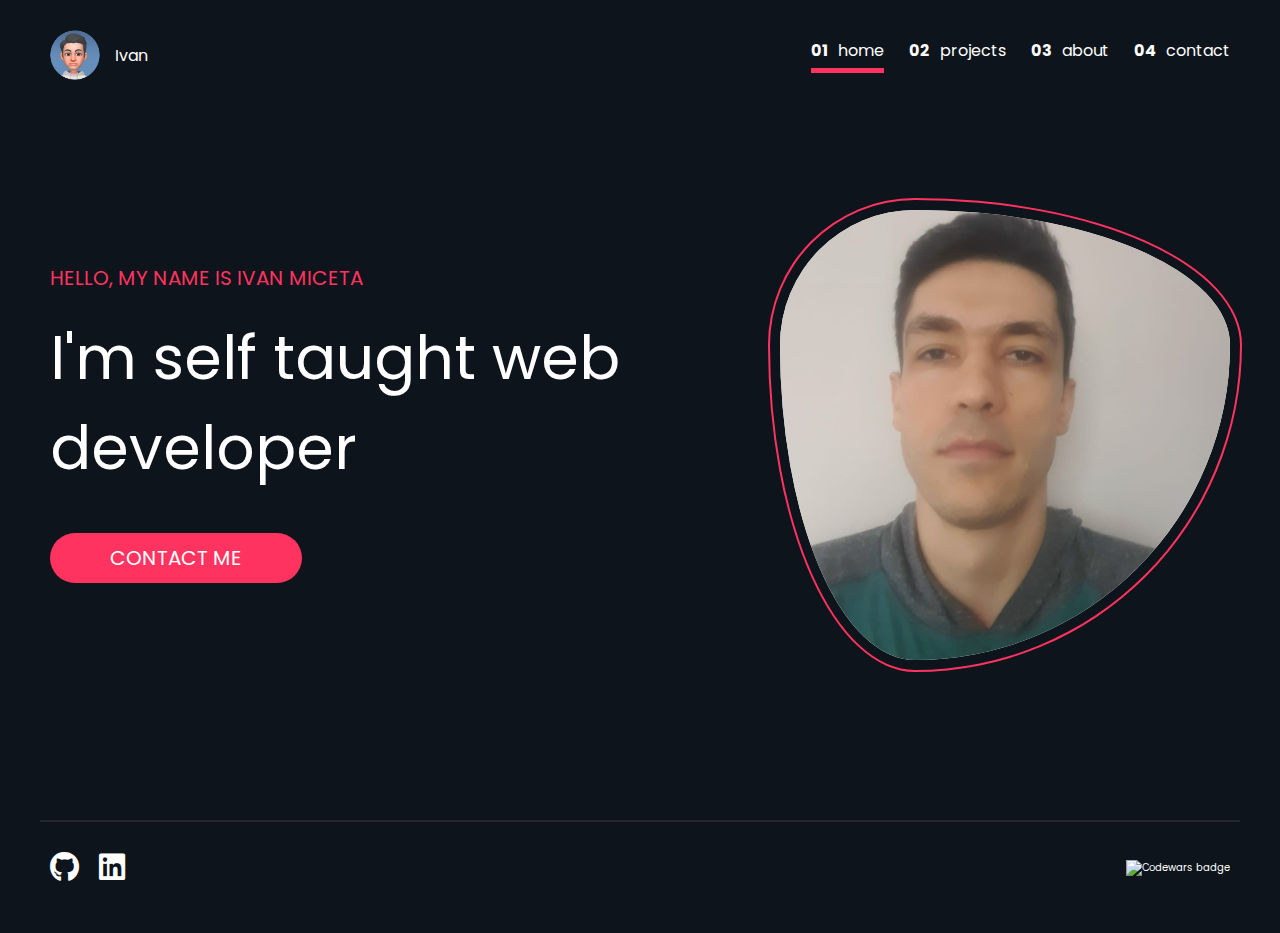
==== commit 6cea48c2: "dev" ====
--- a/index.html
+++ b/index.html
@@ -13,7 +13,7 @@
     <script type="module" src="script.js"></script>
     <title>Ivan Web Developer</title>
   </head>
-  <body>
+  <body data-theme="default">
     <header class="header container">
       <nav class="header__navbar">
         <div class="header__navbar--left">
--- a/css/main.css
+++ b/css/main.css
@@ -14,6 +14,49 @@
  1em = 16px
 */
 @import url("https://fonts.googleapis.com/css2?family=Poppins:ital,wght@0,400;0,700;1,400&display=swap");
+:root,
+[data-theme='default'] {
+  --color-test: orangered;
+  --color-bgd: #0e141b;
+  --color-bgd-offset: #252526;
+  --color-text: #ffffff;
+  --color-text-offset: #b9b8b8;
+  --color-border: #2d2d2d;
+  --color-primary: #ff335f;
+  --color-primary-offset: #ff1447;
+  --color-secondary: #43a9a3;
+  --color-codewars: #b1361e;
+  --color-whatsapp: #25d366;
+  --color-viber: #8f5db7;
+  --color-black: #000000;
+  --font-small: 1.3rem;
+  --font-normal: 1.6rem;
+  --font-l: 2rem;
+  --font-xl: 2.5rem;
+  --font-section-title: 3rem;
+  --font-menu: 4.5rem;
+  --font-xxl: 6rem;
+}
+
+.light-layout,
+[data-theme='light'] {
+  --color-bgd: #ffffff;
+  --color-bgd-offset: #f7f7f9;
+  --color-text: #373a3c;
+  --color-text-offset: #818a91;
+  --color-border: #eceeef;
+  --color-primary: #ff335f;
+  --color-primary-offset: #ff1447;
+  --color-secondary: #43a9a3;
+  --font-small: 1.3rem;
+  --font-normal: 1.6rem;
+  --font-l: 2rem;
+  --font-xl: 2.5rem;
+  --font-section-title: 3rem;
+  --font-menu: 4.5rem;
+  --font-xxl: 6rem;
+}
+
 @-webkit-keyframes moveInLeft {
   0% {
     opacity: 0;
@@ -30,6 +73,7 @@
             transform: translate(0);
   }
 }
+
 @keyframes moveInLeft {
   0% {
     opacity: 0;
@@ -287,7 +331,7 @@
   -webkit-box-direction: normal;
       -ms-flex-direction: column;
           flex-direction: column;
-  background: #0e141b;
+  background: var(--color-bgd);
   -webkit-box-sizing: border-box;
           box-sizing: border-box;
   padding: 2rem;
@@ -303,11 +347,11 @@
 a:link,
 a:visited {
   text-decoration: none;
-  color: #ffffff;
+  color: var(--color-text);
 }
 
 p {
-  color: #ffffff;
+  color: var(--color-text);
 }
 
 body {
@@ -328,27 +372,16 @@
 
 .section__subtitle {
   text-align: center;
-  color: #818a91;
+  color: #ffffff;
   font-size: 1.6rem;
   font-weight: 400;
-  cursor: pointer;
   -webkit-transition: all 0.2s;
   transition: all 0.2s;
 }
 
-.section__subtitle:hover {
+.section__subtitle--icon {
   color: #ffffff;
-}
-
-.section__subtitle:hover .section__subtitle--icon {
-  color: #ffffff;
-}
-
-.section__subtitle--icon {
-  color: #818a91;
   margin-right: 1rem;
-  -webkit-transition: all 0.2s;
-  transition: all 0.2s;
 }
 
 .active {
@@ -405,13 +438,13 @@
 
 @media (max-width: 37.5em) {
   .container {
-    padding: 1rem 2rem;
+    padding: 1rem 1.5rem;
   }
 }
 
 @media (min-width: 37.51em) and (max-width: 56.25em) {
   .container {
-    padding: 1rem 1.5rem;
+    padding: 1rem 2rem;
   }
 }
 
@@ -538,13 +571,14 @@
   -moz-perspective: 150rem;
   cursor: pointer;
   border-radius: 50%;
-  outline-offset: 0.3rem;
 }
 
 .header__logo--front-image, .header__logo--back-image {
   position: absolute;
   top: 0;
   left: 0;
+  width: 5rem;
+  height: 5rem;
   width: 100%;
   height: 100%;
   border-radius: 50%;
@@ -557,7 +591,7 @@
 }
 
 .header__logo--front-image {
-  background: url(../../img/IvanEmojiCroped.png) no-repeat center center/cover;
+  background: url(.././img/IvanEmojiCroped.png) no-repeat center center/cover;
   z-index: 2000;
 }
 
@@ -567,7 +601,7 @@
 }
 
 .header__logo--back-image {
-  background: url(../../img/bg_self.jpeg) no-repeat center center/cover;
+  background: url(.././img/bg_self.jpeg) no-repeat center center/cover;
   -webkit-transform: rotateY(-180deg);
           transform: rotateY(-180deg);
   z-index: 1999;
@@ -958,7 +992,7 @@
 }
 
 .footer__lower-copy {
-  color: #818a91;
+  color: #b9b8b8;
   font-size: 1.6rem;
   margin: 0 1rem;
 }
@@ -972,8 +1006,12 @@
   }
 }
 
-html {
-  scroll-behavior: smooth;
+.intro__para {
+  color: #b9b8b8;
+  font-size: 1.6rem;
+  width: 50%;
+  text-align: justify;
+  margin: 2rem auto;
 }
 
 .section__about {
@@ -984,18 +1022,18 @@
   display: -webkit-box;
   display: -ms-flexbox;
   display: flex;
-  -webkit-box-align: start;
-      -ms-flex-align: start;
-          align-items: flex-start;
-  -ms-flex-pack: distribute;
-      justify-content: space-around;
-  width: 70%;
-  margin: 3rem auto 5rem;
+  -webkit-box-align: center;
+      -ms-flex-align: center;
+          align-items: center;
+  -webkit-box-pack: center;
+      -ms-flex-pack: center;
+          justify-content: center;
+  margin: 3rem auto 0;
 }
 
 .section__about .about__skills,
 .section__about .about__personal {
-  width: 70%;
+  width: 50%;
 }
 
 .section__about .about__skills {
@@ -1032,12 +1070,12 @@
 
 .section__about .about__skills--html {
   padding-top: 3rem;
-  border-top: 1px solid #818a91;
+  border-top: 1px solid #b9b8b8;
 }
 
 .section__about .about__skills--ai {
   padding-bottom: 3rem;
-  border-bottom: 1px solid #818a91;
+  border-bottom: 1px solid #b9b8b8;
 }
 
 .section__about .about__skills--html, .section__about .about__skills--css, .section__about .about__skills--js, .section__about .about__skills--sass, .section__about .about__skills--ai {
@@ -1073,19 +1111,16 @@
   background-size: 400%;
 }
 
-.section__about .about__skills .courses-certificates {
-  padding-top: 5rem;
-}
-
 .section__about .about__skills .courses-certificates .courses-intro {
   line-height: 1.6;
   font-size: 1.6rem;
   text-align: justify;
-  color: #818a91;
-  margin-bottom: 3rem;
+  color: #b9b8b8;
+  margin: 2rem auto;
 }
 
 .section__about .about__skills .courses-certificates .certificates {
+  margin-top: 10rem;
   width: 100%;
   display: -webkit-box;
   display: -ms-flexbox;
@@ -1097,29 +1132,92 @@
   -webkit-box-align: center;
       -ms-flex-align: center;
           align-items: center;
-  gap: 1rem;
+  gap: 3rem;
 }
 
 .section__about .about__skills .courses-certificates .certificates .cert-wrapper {
+  width: 100%;
+  display: -webkit-box;
+  display: -ms-flexbox;
+  display: flex;
+  -webkit-box-align: center;
+      -ms-flex-align: center;
+          align-items: center;
+  -webkit-box-pack: justify;
+      -ms-flex-pack: justify;
+          justify-content: space-between;
+  margin-bottom: 1rem;
+}
+
+.section__about .about__skills .courses-certificates .certificates .cert-wrapper .course-title {
   width: 50%;
+  font-size: 1.6rem;
+  font-style: italic;
+  text-decoration: underline;
+  -webkit-text-decoration-color: #ffffff;
+          text-decoration-color: #ffffff;
+}
+
+.section__about .about__skills .courses-certificates .certificates .cert-wrapper .course-title a:link,
+.section__about .about__skills .courses-certificates .certificates .cert-wrapper .course-title a:visited {
+  color: #ffffff;
+  -webkit-text-decoration-color: #ffffff;
+          text-decoration-color: #ffffff;
+  -webkit-transition: color 0.2s;
+  transition: color 0.2s;
 }
 
 .section__about .about__skills .courses-certificates .certificates .cert-wrapper-img {
   width: 100%;
+  display: block;
+}
+
+.section__about .about__skills .courses-certificates .certificates .cert-wrapper-link {
+  width: 50%;
+  display: block;
 }
 
 .section__about .about__personal {
-  display: block;
-  width: 70%;
+  display: -webkit-box;
+  display: -ms-flexbox;
+  display: flex;
+  -webkit-box-orient: vertical;
+  -webkit-box-direction: normal;
+      -ms-flex-direction: column;
+          flex-direction: column;
+  -webkit-box-align: center;
+      -ms-flex-align: center;
+          align-items: center;
+  -webkit-box-pack: center;
+      -ms-flex-pack: center;
+          justify-content: center;
+  width: 50%;
   margin: 3rem auto 5rem;
-  border-top: 1px solid #818a91;
+  border-top: 1px solid #b9b8b8;
+}
+
+.section__about .about__personal--ul {
+  margin-left: 1rem;
+  list-style: disc;
+}
+
+.section__about .about__personal--ul li {
+  font-size: 1.6rem;
+  color: #b9b8b8;
+  margin: 1rem 0;
+  text-align: justify;
+}
+
+.section__about .about__personal--ul li a {
+  text-decoration: underline;
+  font-style: italic;
 }
 
 .section__about .cc {
   font-size: 1.6rem;
   color: #ffffff;
   text-align: center;
-  margin: 0 auto 4rem;
+  margin: 4rem auto;
   font-weight: 400;
 }
 
@@ -1128,26 +1226,31 @@
 }
 
 @media (max-width: 37.5em) {
-  .section__about--subheadings {
+  .section__about .section__subtitle {
+    margin-bottom: 3rem;
+  }
+  .section__about .about__skills,
+  .section__about .about__personal {
+    width: 100%;
+  }
+  .section__about .cert-wrapper {
     -webkit-box-orient: vertical;
     -webkit-box-direction: normal;
         -ms-flex-direction: column;
             flex-direction: column;
-    width: 40%;
-  }
-  .section__about .section__subtitle {
-    margin-bottom: 3rem;
-  }
+  }
+  .section__about .cert-wrapper-img {
+    margin-bottom: 1rem;
+  }
+  .section__about .cert-wrapper .course-title {
+    margin-bottom: 1.5rem;
+  }
+}
+
+@media (min-width: 37.51em) and (max-width: 56.25em) {
   .section__about .about__skills,
   .section__about .about__personal {
     width: 95%;
-  }
-}
-
-@media (min-width: 37.51em) and (max-width: 56.25em) {
-  .section__about .about__skills,
-  .section__about .about__personal {
-    width: 85%;
   }
 }
 
@@ -1336,16 +1439,16 @@
 
 .main__h1--small {
   text-transform: uppercase;
-  color: #ff335f;
-  font-size: 2rem;
+  color: var(--color-primary);
+  font-size: var(--font-l);
   -webkit-animation: moveInLeft 1s ease-out;
           animation: moveInLeft 1s ease-out;
 }
 
 .main__h1--big {
-  color: #ffffff;
+  color: var(--color-text);
   font-weight: 400;
-  font-size: 6rem;
+  font-size: var(--font-xxl);
   -webkit-animation: moveInRight 1s ease-out;
           animation: moveInRight 1s ease-out;
 }
@@ -1367,7 +1470,7 @@
   width: 45rem;
   height: 45rem;
   border-radius: 30% 70% 70% 30% / 30% 30% 70% 70%;
-  background: url("../../img/bg_self.jpeg") no-repeat center center/cover;
+  background: url(".././img/Selfie.jpeg") no-repeat center center/cover;
 }
 
 @media (max-width: 37.5em) {
@@ -1414,6 +1517,14 @@
     width: 42rem;
     height: 42rem;
   }
+}
+
+.intro__para {
+  color: #b9b8b8;
+  font-size: 1.6rem;
+  width: 50%;
+  text-align: justify;
+  margin: 2rem auto;
 }
 
 .section__projects--item {
@@ -1517,9 +1628,12 @@
   left: 0;
 }
 
-@media (max-width: 900px) {
+@media (max-width: 37.5em) {
   html {
     font-size: 55%;
+  }
+  .intro__para {
+    width: 90%;
   }
   .section__projects--item {
     -webkit-box-orient: vertical;
@@ -1549,6 +1663,52 @@
   }
   .section__projects--item-left .item__image {
     position: relative;
+    width: 60%;
+  }
+  .section__projects--item-left .item__info {
+    top: 0;
+    left: 60%;
+    width: 40%;
+    height: 100%;
+  }
+}
+
+@media (min-width: 37.51em) and (max-width: 56.25em) {
+  html {
+    font-size: 55%;
+  }
+  .intro__para {
+    width: 90%;
+  }
+  .section__projects--item {
+    -webkit-box-orient: vertical;
+    -webkit-box-direction: normal;
+        -ms-flex-direction: column;
+            flex-direction: column;
+    height: 70rem;
+    gap: 3rem;
+  }
+  .section__projects--item-left, .section__projects--item-right {
+    width: 100%;
+  }
+  .section__projects--item-left:hover, .section__projects--item-right:hover {
+    -webkit-box-flex: 1;
+        -ms-flex: 1;
+            flex: 1;
+  }
+  .section__projects--item-right .item__image {
+    position: relative;
+    left: 40%;
+  }
+  .section__projects--item-right .item__info {
+    top: 0;
+    left: 0;
+    width: 40%;
+    height: 100%;
+  }
+  .section__projects--item-left .item__image {
+    position: relative;
+    left: 0;
     width: 60%;
   }
   .section__projects--item-left .item__info {
@@ -1619,8 +1779,16 @@
 }
 
 .fa-user-cog,
-.fa-user-circle {
+.fa-user-circle,
+.fa-address-card {
   display: inline-block;
-  margin-right: 1rem;
+  margin-left: 1rem;
+}
+
+.fa-dot-circle,
+.fa-circle {
+  font-size: 1.3rem;
+  margin-right: 2rem;
+  color: #ffffff;
 }
 /*# sourceMappingURL=main.css.map */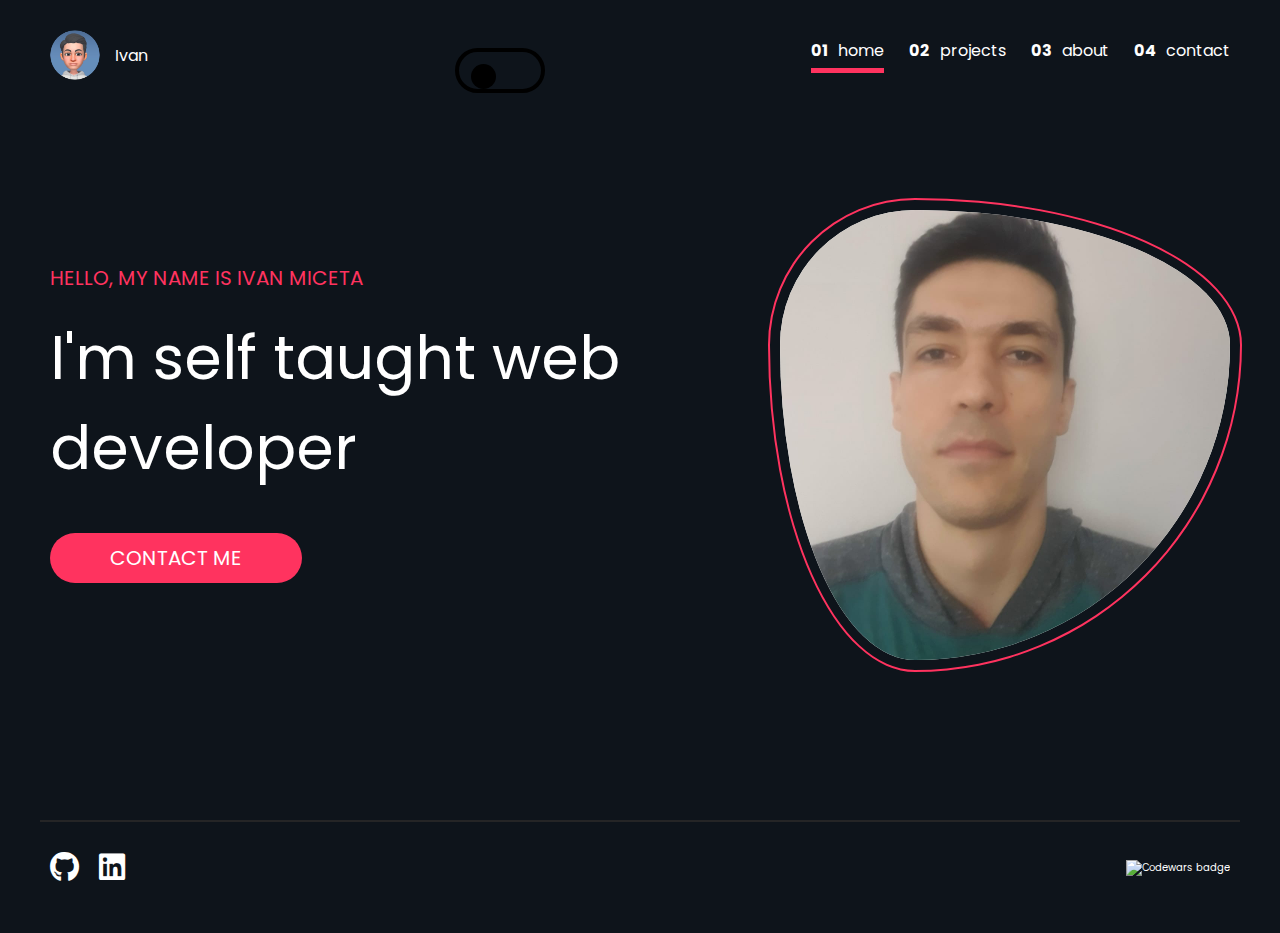
==== commit da8f1fea: "flip day night switch added" ====
--- a/index.html
+++ b/index.html
@@ -23,12 +23,14 @@
           </div>
           <span class="header__logo--name">Ivan</span>
         </div>
-        <!-- <div class="header__navbar--middle">
+        <!-- testtttttttttttttttttttttttttttt -->
+        <div class="header__navbar--middle">
           <div class="header__theme-toggler">
-            <i class="far fa-lightbulb fa-2x dark hidden"></i>
-            <i class="far fa-lightbulb fa-2x light"></i>
-          </div>
-        </div> -->
+            <input type="checkbox" id="toggle" />
+            <label for="toggle"></label>
+          </div>
+        </div>
+        <!-- testtttttttttttttttttttttttttttt -->
         <div class="header__navbar--right">
           <ul class="header__ul">
             <li class="header__link-container">
--- a/css/main.css
+++ b/css/main.css
@@ -247,19 +247,19 @@
 
 @-webkit-keyframes colorize {
   0% {
-    color: #ffffff;
+    color: var(--color-text);
   }
   100% {
-    color: #ff335f;
+    color: var(--color-primary);
   }
 }
 
 @keyframes colorize {
   0% {
-    color: #ffffff;
+    color: var(--color-text);
   }
   100% {
-    color: #ff335f;
+    color: var(--color-primary);
   }
 }
 
@@ -360,36 +360,36 @@
 
 .section__title {
   text-align: center;
-  color: #ffffff;
-  font-size: 2.5rem;
+  color: var(--color-text);
+  font-size: var(--font-xl);
   font-weight: 400;
 }
 
 .section__title--icon {
-  color: #ff335f;
+  color: var(--color-primary);
   margin-left: 2rem;
 }
 
 .section__subtitle {
   text-align: center;
-  color: #ffffff;
-  font-size: 1.6rem;
+  color: var(--color-text);
+  font-size: var(--font-normal);
   font-weight: 400;
   -webkit-transition: all 0.2s;
   transition: all 0.2s;
 }
 
 .section__subtitle--icon {
-  color: #ffffff;
+  color: var(--color-text);
   margin-right: 1rem;
 }
 
 .active {
-  border-bottom: 0.5rem solid #ff335f !important;
+  border-bottom: 0.5rem solid var(--color-primary) !important;
 }
 
 .h3-active {
-  color: #ffffff;
+  color: var(--color-text);
 }
 
 .move-from-left {
@@ -491,15 +491,15 @@
 }
 
 .btn-hero-contact {
-  background: #ff335f;
-  color: #ffffff;
-  font-size: 2rem;
+  background: var(--color-primary);
+  color: var(--color-text);
+  font-size: var(--font-l);
   -webkit-animation: moveInBottom 0.5s ease-out 0.75s backwards;
           animation: moveInBottom 0.5s ease-out 0.75s backwards;
 }
 
 .btn-hero-contact:hover {
-  background: #ff1447;
+  background: var(--color-primary-offset);
 }
 
 .btn__form {
@@ -507,20 +507,20 @@
   padding: 1rem;
   margin-top: 2rem;
   width: 100%;
-  background: #ff335f;
-  color: #ffffff;
+  background: var(--color-primary);
+  color: var(--color-text);
   position: relative;
   cursor: pointer;
   -webkit-transition: background 0.2s;
   transition: background 0.2s;
   font-family: 'Poppins', sans-serif;
-  font-size: 2rem;
+  font-size: var(--font-l);
   overflow: hidden;
   border-radius: 2px;
 }
 
 .btn__form:hover {
-  background: #ff1447;
+  background: var(--color-primary-offset);
 }
 
 .header {
@@ -609,9 +609,9 @@
 
 .header__logo--name {
   margin: 0 0 0 1.5rem;
-  font-size: 1.6rem;
+  font-size: var(--font-normal);
   font-weight: 400;
-  color: #ffffff;
+  color: var(--color-text);
 }
 
 .header__logo--front-image:hover + .header__logo--back-image {
@@ -619,6 +619,58 @@
           transform: rotateY(0);
 }
 
+.header input[type='checkbox'] {
+  visibility: hidden;
+}
+
+.header input[type='checkbox']:checked + label {
+  -webkit-transform: rotate(360deg);
+          transform: rotate(360deg);
+  background-color: #000;
+}
+
+.header input[type='checkbox']:checked + label:before {
+  -webkit-transform: translateX(90px);
+          transform: translateX(90px);
+  background-color: #fff;
+}
+
+.header label {
+  display: -webkit-box;
+  display: -ms-flexbox;
+  display: flex;
+  width: 9rem;
+  height: 4.5rem;
+  border: 0.4rem solid;
+  border-radius: 99em;
+  position: relative;
+  -webkit-transition: -webkit-transform 0.75s ease-in-out;
+  transition: -webkit-transform 0.75s ease-in-out;
+  transition: transform 0.75s ease-in-out;
+  transition: transform 0.75s ease-in-out, -webkit-transform 0.75s ease-in-out;
+  -webkit-transform-origin: 50% 50%;
+          transform-origin: 50% 50%;
+  cursor: pointer;
+}
+
+.header label:before {
+  -webkit-transition: -webkit-transform 0.75s ease;
+  transition: -webkit-transform 0.75s ease;
+  transition: transform 0.75s ease;
+  transition: transform 0.75s ease, -webkit-transform 0.75s ease;
+  -webkit-transition-delay: 0.5s;
+          transition-delay: 0.5s;
+  content: '';
+  display: block;
+  position: absolute;
+  width: 2.5rem;
+  height: 2.5rem;
+  background-color: #000;
+  border-radius: 50%;
+  top: 12px;
+  left: 12px;
+}
+
 .header__ul {
   display: -webkit-box;
   display: -ms-flexbox;
@@ -631,19 +683,19 @@
 
 .header__link {
   display: inline-block;
-  font-size: 1.6rem;
+  font-size: var(--font-normal);
   padding-bottom: 0.5rem;
-  border-bottom: 0.5rem solid #0e141b;
+  border-bottom: 0.5rem solid var(--color-bgd);
   -webkit-transition: border 0.25s;
   transition: border 0.25s;
 }
 
 .header__link:hover {
-  border-bottom: 0.5rem solid #252526;
+  border-bottom: 0.5rem solid var(--color-bgd-offset);
 }
 
 .header__link-ordinal {
-  font-size: 1.6rem;
+  font-size: var(--font-normal);
   font-weight: bold;
   margin-right: 1rem;
 }
@@ -662,7 +714,7 @@
     width: 5rem;
     height: 5rem;
     border-radius: 50%;
-    background: #252526;
+    background: var(--color-bgd-offset);
   }
   .header__hamburger .navigation__checkbox {
     display: none;
@@ -688,7 +740,7 @@
             transform: rotate(-135deg);
   }
   .header__hamburger .navigation__button {
-    background-color: #252526;
+    background-color: var(--color-bgd-offset);
     height: 5rem;
     width: 5rem;
     border-radius: 50%;
@@ -716,7 +768,7 @@
     height: 4rem;
     width: 4rem;
     border-radius: 50%;
-    background-color: #000;
+    background-color: var(--color-black);
     z-index: 1000;
     -webkit-transition: -webkit-transform 0.3s ease-in;
     transition: -webkit-transform 0.3s ease-in;
@@ -751,20 +803,20 @@
     margin: 1rem 0;
   }
   .header__hamburger .navigation__link:link, .header__hamburger .navigation__link:visited {
-    color: #ffffff;
+    color: var(--color-text);
     display: inline-block;
-    font-size: 4.5rem;
+    font-size: var(--font-menu);
     padding-bottom: 0.5rem;
-    border-bottom: 0.5rem solid #252526;
+    border-bottom: 0.5rem solid var(--color-bgd-offset);
     -webkit-transition: border 0.25s;
     transition: border 0.25s;
   }
   .header__hamburger .navigation__link:hover, .header__hamburger .navigation__link:active {
-    border-bottom: 0.5rem solid #ff335f;
+    border-bottom: 0.5rem solid var(--color-primary);
   }
   .header__hamburger .navigation__link-ordinal {
-    color: #ffffff;
-    font-size: 4.5rem;
+    color: var(--color-text);
+    font-size: var(--font-menu);
     font-weight: bold;
     margin-right: 2rem;
   }
@@ -775,7 +827,7 @@
   .header__hamburger .navigation__icon, .header__hamburger .navigation__icon::before, .header__hamburger .navigation__icon::after {
     width: 2.75rem;
     height: 2px;
-    background-color: #ffffff;
+    background-color: var(--color-text);
     display: inline-block;
     border-radius: 10rem;
   }
@@ -804,7 +856,7 @@
     width: 5rem;
     height: 5rem;
     border-radius: 50%;
-    background: #252526;
+    background: var(--color-bgd-offset);
   }
   .header__hamburger .navigation__checkbox {
     display: none;
@@ -830,7 +882,7 @@
             transform: rotate(-135deg);
   }
   .header__hamburger .navigation__button {
-    background-color: #252526;
+    background-color: var(--color-bgd-offset);
     height: 5rem;
     width: 5rem;
     border-radius: 50%;
@@ -858,7 +910,7 @@
     height: 4rem;
     width: 4rem;
     border-radius: 50%;
-    background-color: #000;
+    background-color: var(--color-black);
     z-index: 1000;
     -webkit-transition: -webkit-transform 0.4s ease-in;
     transition: -webkit-transform 0.4s ease-in;
@@ -893,20 +945,20 @@
     margin: 1rem 0;
   }
   .header__hamburger .navigation__link:link, .header__hamburger .navigation__link:visited {
-    color: #ffffff;
+    color: var(--color-text);
     display: inline-block;
-    font-size: 4.5rem;
+    font-size: var(--font-menu);
     padding-bottom: 0.5rem;
-    border-bottom: 0.5rem solid #252526;
+    border-bottom: 0.5rem solid var(--color-bgd-offset);
     -webkit-transition: border 0.25s;
     transition: border 0.25s;
   }
   .header__hamburger .navigation__link:hover, .header__hamburger .navigation__link:active {
-    border-bottom: 0.5rem solid #ff335f;
+    border-bottom: 0.5rem solid var(--color-primary);
   }
   .header__hamburger .navigation__link-ordinal {
-    color: #ffffff;
-    font-size: 4.5rem;
+    color: var(--color-text);
+    font-size: var(--font-menu);
     font-weight: bold;
     margin-right: 2rem;
   }
@@ -917,7 +969,7 @@
   .header__hamburger .navigation__icon, .header__hamburger .navigation__icon::before, .header__hamburger .navigation__icon::after {
     width: 2.75rem;
     height: 2px;
-    background-color: #ffffff;
+    background-color: var(--color-text);
     display: inline-block;
     border-radius: 10rem;
   }
@@ -948,7 +1000,7 @@
       -ms-flex-align: center;
           align-items: center;
   width: 100%;
-  border-top: 2px solid #252526;
+  border-top: 2px solid var(--color-bgd-offset);
 }
 
 .footer__upper {
@@ -972,12 +1024,12 @@
 
 .footer .fa-github,
 .footer .fa-linkedin {
-  color: #ffffff;
+  color: var(--color-text);
   margin-right: 2rem;
 }
 
 .footer__cv-button {
-  font-size: 1.6rem;
+  font-size: var(--font-normal);
 }
 
 .footer__languages--english-flag, .footer__languages--serbian-flag {
@@ -987,13 +1039,13 @@
 }
 
 .footer__lower-licence {
-  font-size: 1.3rem;
-  color: #252526;
+  font-size: var(--font-small);
+  color: var(--color-bgd-offset);
 }
 
 .footer__lower-copy {
-  color: #b9b8b8;
-  font-size: 1.6rem;
+  color: var(--color-text-offset);
+  font-size: var(--font-normal);
   margin: 0 1rem;
 }
 
@@ -1007,8 +1059,8 @@
 }
 
 .intro__para {
-  color: #b9b8b8;
-  font-size: 1.6rem;
+  color: var(--color-text-offset);
+  font-size: var(--font-normal);
   width: 50%;
   text-align: justify;
   margin: 2rem auto;
@@ -1070,12 +1122,12 @@
 
 .section__about .about__skills--html {
   padding-top: 3rem;
-  border-top: 1px solid #b9b8b8;
+  border-top: 1px solid var(--color-text-offset);
 }
 
 .section__about .about__skills--ai {
   padding-bottom: 3rem;
-  border-bottom: 1px solid #b9b8b8;
+  border-bottom: 1px solid var(--color-text-offset);
 }
 
 .section__about .about__skills--html, .section__about .about__skills--css, .section__about .about__skills--js, .section__about .about__skills--sass, .section__about .about__skills--ai {
@@ -1095,7 +1147,7 @@
 .section__about .about__skills .skill-bar {
   width: 70%;
   height: 1rem;
-  background: #252526;
+  background: var(--color-bgd-offset);
   display: -webkit-box;
   display: -ms-flexbox;
   display: flex;
@@ -1106,16 +1158,16 @@
 
 .section__about .about__skills .skill-bar-inner {
   height: 0.5rem;
-  background-image: -webkit-gradient(linear, left top, right top, from(#ff335f), to(#0e141b));
-  background-image: linear-gradient(to right, #ff335f, #0e141b);
+  background-image: -webkit-gradient(linear, left top, right top, from(var(--color-primary)), to(var(--color-bgd)));
+  background-image: linear-gradient(to right, var(--color-primary), var(--color-bgd));
   background-size: 400%;
 }
 
 .section__about .about__skills .courses-certificates .courses-intro {
   line-height: 1.6;
-  font-size: 1.6rem;
+  font-size: var(--font-normal);
   text-align: justify;
-  color: #b9b8b8;
+  color: var(--color-text-offset);
   margin: 2rem auto;
 }
 
@@ -1151,18 +1203,18 @@
 
 .section__about .about__skills .courses-certificates .certificates .cert-wrapper .course-title {
   width: 50%;
-  font-size: 1.6rem;
+  font-size: var(--font-normal);
   font-style: italic;
   text-decoration: underline;
-  -webkit-text-decoration-color: #ffffff;
-          text-decoration-color: #ffffff;
+  -webkit-text-decoration-color: var(--color-text);
+          text-decoration-color: var(--color-text);
 }
 
 .section__about .about__skills .courses-certificates .certificates .cert-wrapper .course-title a:link,
 .section__about .about__skills .courses-certificates .certificates .cert-wrapper .course-title a:visited {
-  color: #ffffff;
-  -webkit-text-decoration-color: #ffffff;
-          text-decoration-color: #ffffff;
+  color: var(--color-text);
+  -webkit-text-decoration-color: var(--color-text);
+          text-decoration-color: var(--color-text);
   -webkit-transition: color 0.2s;
   transition: color 0.2s;
 }
@@ -1193,7 +1245,7 @@
           justify-content: center;
   width: 50%;
   margin: 3rem auto 5rem;
-  border-top: 1px solid #b9b8b8;
+  border-top: 1px solid var(--color-text-offset);
 }
 
 .section__about .about__personal--ul {
@@ -1202,8 +1254,8 @@
 }
 
 .section__about .about__personal--ul li {
-  font-size: 1.6rem;
-  color: #b9b8b8;
+  font-size: var(--font-normal);
+  color: var(--color-text-offset);
   margin: 1rem 0;
   text-align: justify;
 }
@@ -1214,8 +1266,8 @@
 }
 
 .section__about .cc {
-  font-size: 1.6rem;
-  color: #ffffff;
+  font-size: var(--font-normal);
+  color: var(--color-text);
   text-align: center;
   margin: 4rem auto;
   font-weight: 400;
@@ -1292,7 +1344,7 @@
 }
 
 .location__state {
-  font-size: 1.6rem;
+  font-size: var(--font-normal);
 }
 
 .phone {
@@ -1315,7 +1367,7 @@
 }
 
 .phone__reveal, .phone__hide {
-  color: #ffffff;
+  color: var(--color-text);
   -webkit-transition: all 0.2s;
   transition: all 0.2s;
   animation: colorize 3s alternate-reverse infinite;
@@ -1326,8 +1378,8 @@
 }
 
 .phone__info {
-  font-size: 1.6rem;
-  color: #ffffff;
+  font-size: var(--font-normal);
+  color: var(--color-text);
   letter-spacing: 2px;
   display: -webkit-box;
   display: -ms-flexbox;
@@ -1349,23 +1401,23 @@
 }
 
 .phone__info--viber {
-  color: #8f5db7;
+  color: var(--color-viber);
 }
 
 .phone__info--whatsapp {
-  color: #25d366;
+  color: var(--color-whatsapp);
 }
 
 .phone__info--data {
-  font-size: 2rem;
+  font-size: var(--font-l);
 }
 
 @media (max-width: 37.5em) {
   .phone__info {
-    font-size: 1.3rem;
+    font-size: var(--font-small);
   }
   .phone__info--data {
-    font-size: 1.6rem;
+    font-size: var(--font-normal);
   }
 }
 
@@ -1376,14 +1428,14 @@
 
 .form__label {
   margin-bottom: 1rem;
-  color: #ffffff;
-  font-size: 1.6rem;
+  color: var(--color-text);
+  font-size: var(--font-normal);
 }
 
 .form__input {
   padding: 1rem;
   font-family: 'Poppins', sans-serif;
-  font-size: 2rem;
+  font-size: var(--font-l);
 }
 
 .form__mini-wrapper {
@@ -1462,7 +1514,7 @@
   border-radius: 30% 70% 70% 30% / 30% 30% 70% 70%;
   background-image: -webkit-gradient(linear, left top, left bottom, from(#fff), to(#fff));
   background-image: linear-gradient(#fff, #fff);
-  outline: 0.25rem solid #ff335f;
+  outline: 0.25rem solid var(--color-primary);
   outline-offset: 1rem;
 }
 
@@ -1520,8 +1572,8 @@
 }
 
 .intro__para {
-  color: #b9b8b8;
-  font-size: 1.6rem;
+  color: var(--color-text-offset);
+  font-size: var(--font-normal);
   width: 50%;
   text-align: justify;
   margin: 2rem auto;
@@ -1535,7 +1587,7 @@
   display: flex;
   padding: 1rem;
   gap: 1rem;
-  border: 0.25rem solid #ffffff;
+  border: 0.25rem solid var(--color-text);
 }
 
 .section__projects--item-left, .section__projects--item-right {
@@ -1567,7 +1619,7 @@
 
 .section__projects--item-left .item__info, .section__projects--item-right .item__info {
   position: absolute;
-  background: rgba(255, 255, 255, 0.8);
+  background: var(--white-text-transparent);
   padding: 1rem;
   text-align: center;
   -webkit-transition: all 0.5s ease;
@@ -1575,22 +1627,22 @@
 }
 
 .section__projects--item-left .item__info--title, .section__projects--item-right .item__info--title {
-  font-size: 2rem;
-  color: #0e141b;
+  font-size: var(--font-l);
+  color: var(--color-bgd);
 }
 
 .section__projects--item-left .item__info--live-link, .section__projects--item-right .item__info--live-link {
-  color: #0e141b;
-  font-size: 1.6rem;
+  color: var(--color-bgd);
+  font-size: var(--font-normal);
   text-decoration: underline;
-  -webkit-text-decoration-color: #ff335f;
-          text-decoration-color: #ff335f;
+  -webkit-text-decoration-color: var(--color-primary);
+          text-decoration-color: var(--color-primary);
   text-underline-offset: 0.5rem;
 }
 
 .section__projects--item-left .item__info--desc-text, .section__projects--item-right .item__info--desc-text {
-  color: #0e141b;
-  font-size: 1.6rem;
+  color: var(--color-bgd);
+  font-size: var(--font-normal);
   font-style: italic;
 }
 
@@ -1736,14 +1788,14 @@
 }
 
 .section__thanks--message {
-  color: #ffffff;
-  font-size: 2.5rem;
+  color: var(--color-text);
+  font-size: var(--font-xl);
 }
 
 .section__thanks--message-icon {
   display: block;
   margin-top: 5rem;
-  color: #ff335f;
+  color: var(--color-primary);
 }
 
 .fa-bars {
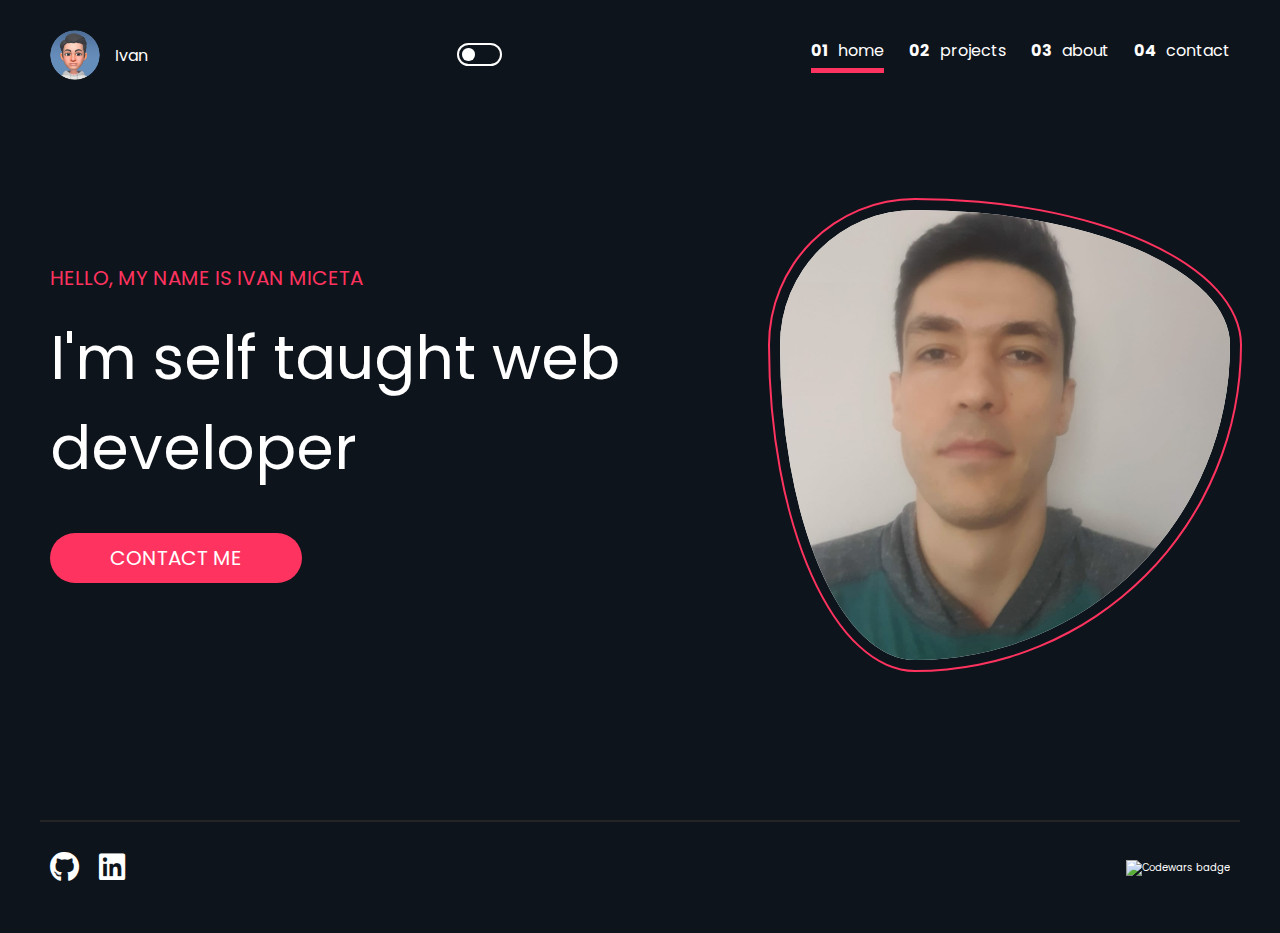
==== commit 99fda96e: "dev" ====
--- a/index.html
+++ b/index.html
@@ -23,14 +23,14 @@
           </div>
           <span class="header__logo--name">Ivan</span>
         </div>
-        <!-- testtttttttttttttttttttttttttttt -->
+        <!--  Middle part of the navbar - theme toggler -->
         <div class="header__navbar--middle">
           <div class="header__theme-toggler">
             <input type="checkbox" id="toggle" />
             <label for="toggle"></label>
           </div>
         </div>
-        <!-- testtttttttttttttttttttttttttttt -->
+        <!-- ^^^ Middle part of the navbar - theme toggler ^^^ -->
         <div class="header__navbar--right">
           <ul class="header__ul">
             <li class="header__link-container">
--- a/css/main.css
+++ b/css/main.css
@@ -528,7 +528,6 @@
   margin-bottom: 2rem;
   /* Parent container for two divs, that has different backgrounds, flipped on hover*/
   /* Theme toggler - middle part of the navbar */
-  /* Position of the bulb inside of the parent */
 }
 
 .header__navbar {
@@ -619,29 +618,36 @@
           transform: rotateY(0);
 }
 
-.header input[type='checkbox'] {
+.header__theme-toggler {
+  display: -ms-grid;
+  display: grid;
+  place-content: center;
+  /* Position of the bulb inside of the parent */
+}
+
+.header__theme-toggler input[type='checkbox'] {
   visibility: hidden;
 }
 
-.header input[type='checkbox']:checked + label {
+.header__theme-toggler input[type='checkbox']:checked + label {
   -webkit-transform: rotate(360deg);
           transform: rotate(360deg);
-  background-color: #000;
-}
-
-.header input[type='checkbox']:checked + label:before {
-  -webkit-transform: translateX(90px);
-          transform: translateX(90px);
-  background-color: #fff;
-}
-
-.header label {
-  display: -webkit-box;
-  display: -ms-flexbox;
-  display: flex;
-  width: 9rem;
-  height: 4.5rem;
-  border: 0.4rem solid;
+  background-color: var(--color-primary);
+}
+
+.header__theme-toggler input[type='checkbox']:checked + label:before {
+  -webkit-transform: translateX(2.25rem);
+          transform: translateX(2.25rem);
+  background-color: var(--color-bgd);
+}
+
+.header__theme-toggler label {
+  display: -webkit-box;
+  display: -ms-flexbox;
+  display: flex;
+  width: 4.5rem;
+  height: 2.25rem;
+  border: 0.2rem solid var(--color-text);
   border-radius: 99em;
   position: relative;
   -webkit-transition: -webkit-transform 0.75s ease-in-out;
@@ -653,7 +659,7 @@
   cursor: pointer;
 }
 
-.header label:before {
+.header__theme-toggler label:before {
   -webkit-transition: -webkit-transform 0.75s ease;
   transition: -webkit-transform 0.75s ease;
   transition: transform 0.75s ease;
@@ -663,12 +669,12 @@
   content: '';
   display: block;
   position: absolute;
-  width: 2.5rem;
-  height: 2.5rem;
-  background-color: #000;
+  width: 1.25rem;
+  height: 1.25rem;
+  background-color: var(--color-text);
   border-radius: 50%;
-  top: 12px;
-  left: 12px;
+  top: 0.3rem;
+  left: 0.3rem;
 }
 
 .header__ul {
@@ -705,6 +711,9 @@
 }
 
 @media (max-width: 37.5em) {
+  .header__navbar--middle {
+    margin-right: auto;
+  }
   .header__ul {
     display: none;
   }
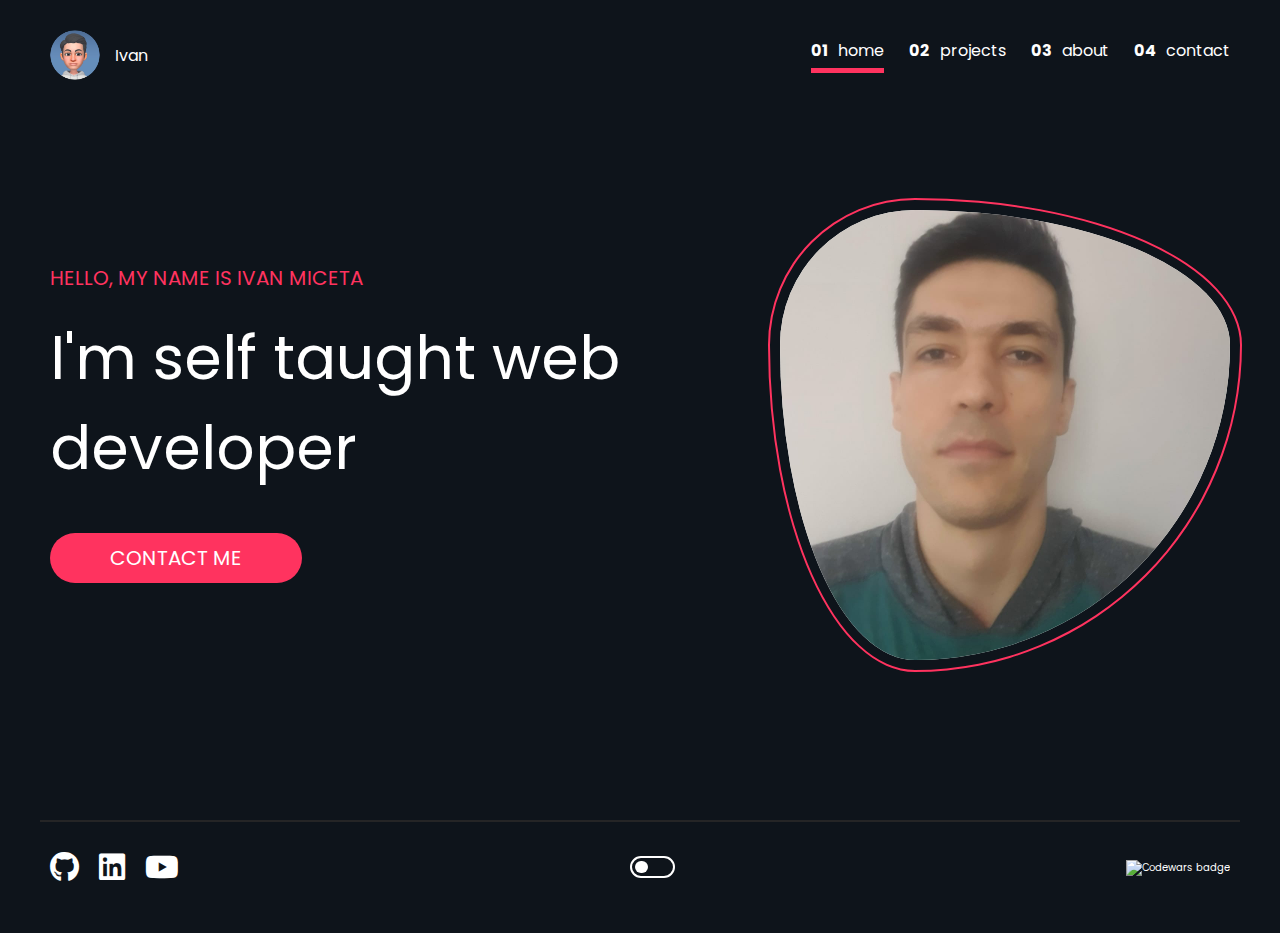
==== commit 9d12a210: "dev" ====
--- a/index.html
+++ b/index.html
@@ -24,12 +24,7 @@
           <span class="header__logo--name">Ivan</span>
         </div>
         <!--  Middle part of the navbar - theme toggler -->
-        <div class="header__navbar--middle">
-          <div class="header__theme-toggler">
-            <input type="checkbox" id="toggle" />
-            <label for="toggle"></label>
-          </div>
-        </div>
+
         <!-- ^^^ Middle part of the navbar - theme toggler ^^^ -->
         <div class="header__navbar--right">
           <ul class="header__ul">
@@ -137,7 +132,25 @@
               title="Link to my LinkedIn profile"
             ></i
           ></a>
-        </div>
+          <a
+            href="https://www.youtube.com/channel/UCVcSOSEFwBWzihRkBjzkdig/videos"
+            target="_blank"
+            ><i
+              class="fab fa-youtube fa-3x"
+              title="Link to my YouTube channel"
+            ></i
+          ></a>
+        </div>
+        <!-------------------- test ------------------- -->
+        <!--  Middle part of the navbar - theme toggler -->
+        <div class="header__navbar--middle" title="Toggle dark/ligth theme">
+          <div class="header__theme-toggler">
+            <input type="checkbox" id="toggle" />
+            <label for="toggle"></label>
+          </div>
+        </div>
+        <!-- ^^^ Middle part of the navbar - theme toggler ^^^ -->
+        <!-------------------- test ------------------- -->
         <!-- <div class="footer__cv-button wrapper">
           <a
             href="/cv/ОВЛАШЋЕЊЕ Мирослав Марковић.docx"
--- a/css/main.css
+++ b/css/main.css
@@ -335,8 +335,6 @@
   -webkit-box-sizing: border-box;
           box-sizing: border-box;
   padding: 2rem;
-  -webkit-transition: all 0.2s;
-  transition: all 0.2s;
   overflow-x: hidden;
 }
 
@@ -630,9 +628,7 @@
 }
 
 .header__theme-toggler input[type='checkbox']:checked + label {
-  -webkit-transform: rotate(360deg);
-          transform: rotate(360deg);
-  background-color: var(--color-primary);
+  background-color: var(--color-text);
 }
 
 .header__theme-toggler input[type='checkbox']:checked + label:before {
@@ -645,36 +641,26 @@
   display: -webkit-box;
   display: -ms-flexbox;
   display: flex;
-  width: 4.5rem;
-  height: 2.25rem;
-  border: 0.2rem solid var(--color-text);
+  width: 45px;
+  height: 22.5px;
+  border: 2px solid var(--color-text);
   border-radius: 99em;
   position: relative;
-  -webkit-transition: -webkit-transform 0.75s ease-in-out;
-  transition: -webkit-transform 0.75s ease-in-out;
-  transition: transform 0.75s ease-in-out;
-  transition: transform 0.75s ease-in-out, -webkit-transform 0.75s ease-in-out;
   -webkit-transform-origin: 50% 50%;
           transform-origin: 50% 50%;
   cursor: pointer;
 }
 
 .header__theme-toggler label:before {
-  -webkit-transition: -webkit-transform 0.75s ease;
-  transition: -webkit-transform 0.75s ease;
-  transition: transform 0.75s ease;
-  transition: transform 0.75s ease, -webkit-transform 0.75s ease;
-  -webkit-transition-delay: 0.5s;
-          transition-delay: 0.5s;
   content: '';
   display: block;
   position: absolute;
-  width: 1.25rem;
-  height: 1.25rem;
+  width: 12.5px;
+  height: 12.5px;
   background-color: var(--color-text);
   border-radius: 50%;
-  top: 0.3rem;
-  left: 0.3rem;
+  top: 3px;
+  left: 3px;
 }
 
 .header__ul {
@@ -711,9 +697,6 @@
 }
 
 @media (max-width: 37.5em) {
-  .header__navbar--middle {
-    margin-right: auto;
-  }
   .header__ul {
     display: none;
   }
